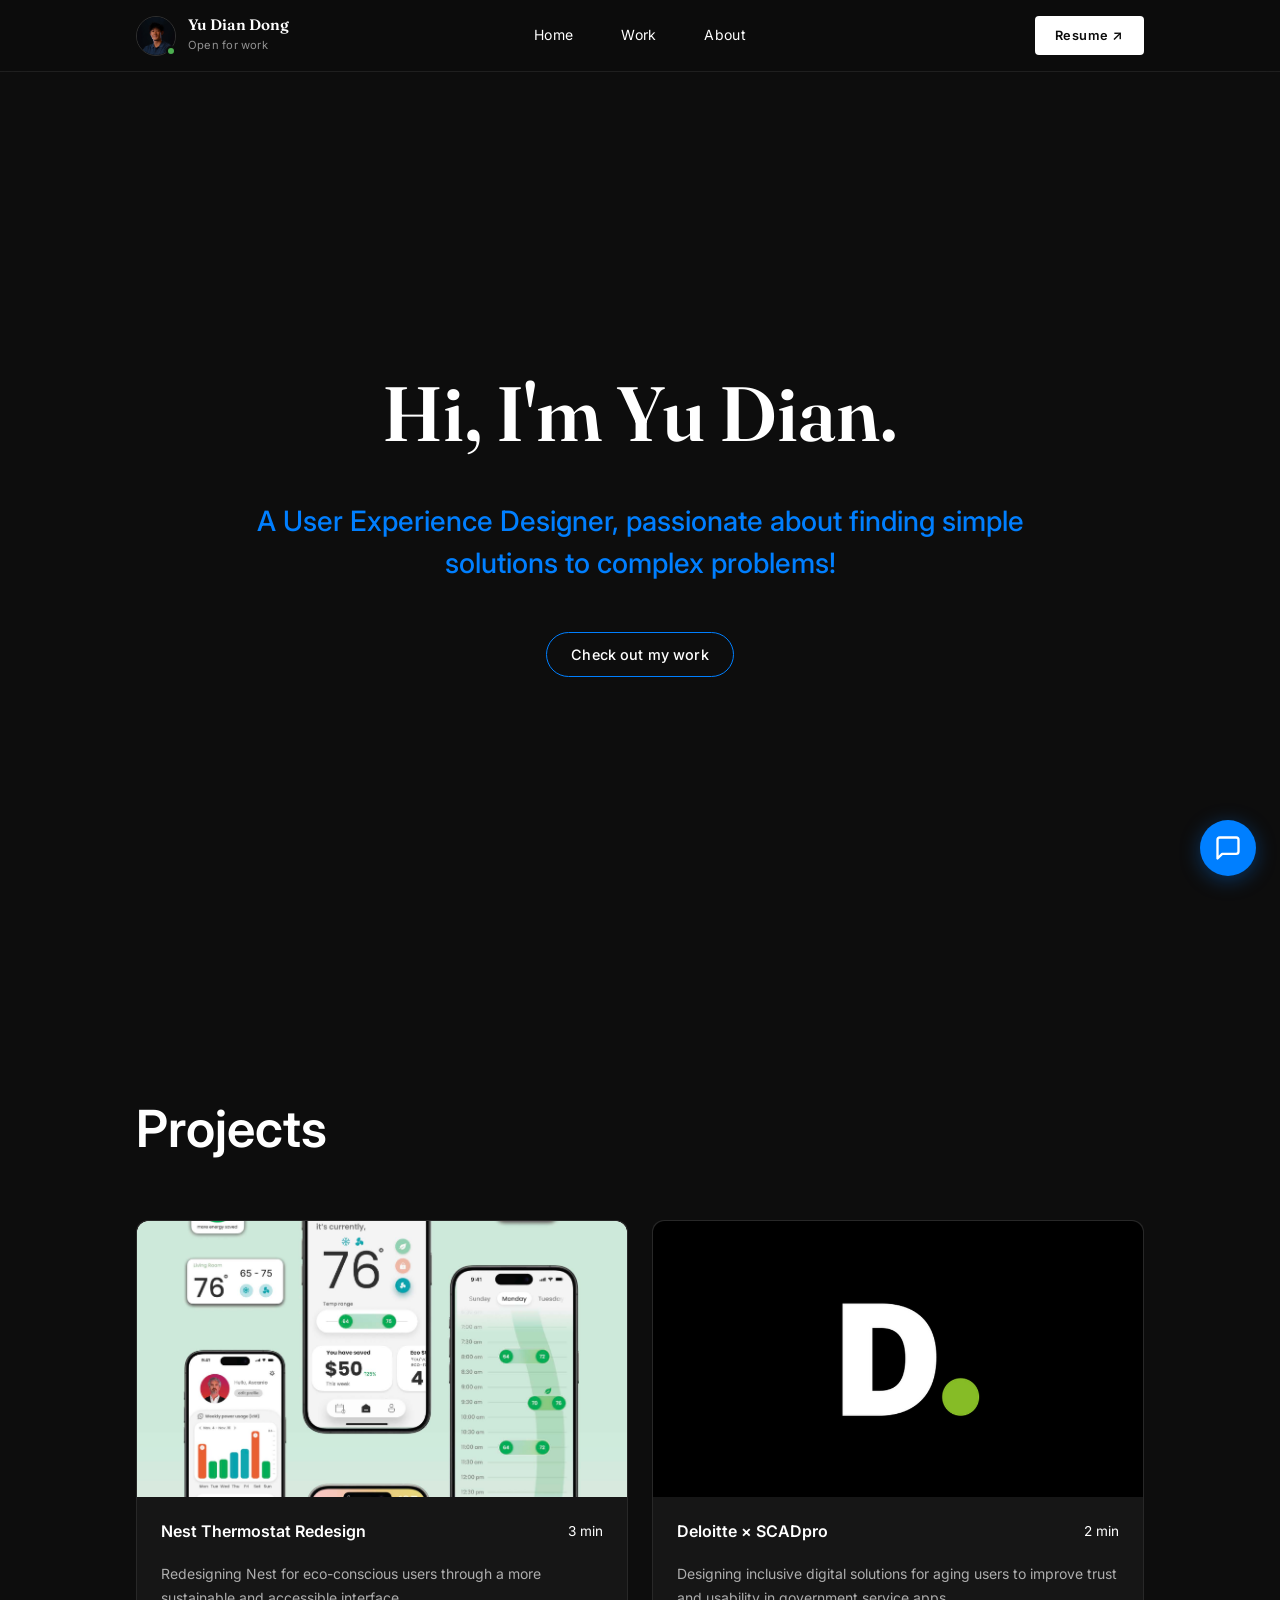
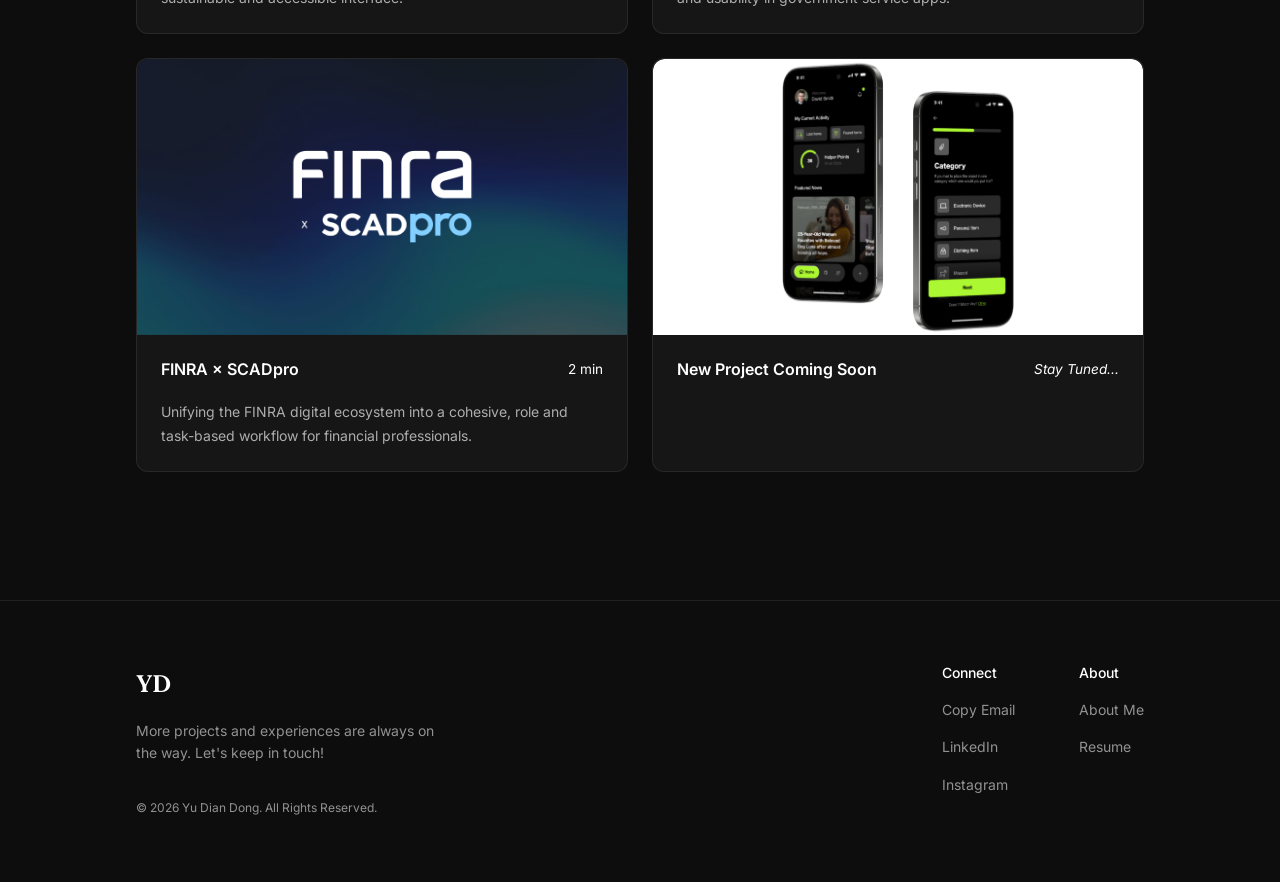
==== index.html @ 54c6c30a "your changes" ====
<!DOCTYPE html>
<html lang="en">
<head>
  <meta charset="UTF-8">
  <meta name="viewport" content="width=device-width, initial-scale=1.0">
  <title>Yu Dian Dong</title>
  <meta name="description" content="UX Designer who makes complex things feel simple.">
  <link rel="stylesheet" href="css/style.css">
</head>
<body>
  <header class="site-header">
    <nav class="site-nav" aria-label="Primary navigation">
      <div class="site-nav__inner">
        <a href="index.html" class="site-nav__brand">
          <span class="site-nav__avatar-wrap">
            <img
              src="images/hero-portrait.jpg"
              alt=""
              class="site-nav__avatar"
              width="40"
              height="40"
            >
            <span class="site-nav__pulse" aria-hidden="true"></span>
          </span>
          <span class="site-nav__brand-text">
            <span class="site-nav__brand-name">Yu Dian Dong</span>
            <span class="site-nav__brand-status">Open for work</span>
          </span>
        </a>

        <div class="site-nav__links">
          <a href="index.html" class="site-nav__link">Home</a>
          <a href="#work" class="site-nav__link">Work</a>
          <a href="about.html" class="site-nav__link">About</a>
        </div>

        <div class="site-nav__actions">
          <a
            href="https://drive.google.com/file/d/1kiobH4x5Cl2rX7z3iEvS0YN4FEhfI2Ea/view?usp=sharing"
            class="site-nav__resume"
            target="_blank"
            rel="noopener noreferrer"
          >Resume<span class="site-nav__resume-arrow"> ↗</span></a>
        </div>

        <button class="site-nav__toggle" type="button" aria-label="Toggle navigation" aria-expanded="false">
          <span class="site-nav__toggle-line"></span>
          <span class="site-nav__toggle-line"></span>
          <span class="site-nav__toggle-line"></span>
        </button>
      </div>
    </nav>

    <div class="site-nav__overlay" aria-hidden="true">
      <nav class="site-nav__overlay-menu" aria-label="Mobile navigation">
        <a href="index.html" class="site-nav__overlay-link" data-nav-link>Home</a>
        <a href="#work" class="site-nav__overlay-link" data-nav-link>Work</a>
        <a href="about.html" class="site-nav__overlay-link" data-nav-link>About</a>
        <a
          href="https://drive.google.com/file/d/1kiobH4x5Cl2rX7z3iEvS0YN4FEhfI2Ea/view?usp=sharing"
          class="site-nav__overlay-link"
          target="_blank"
          rel="noopener noreferrer"
          data-nav-link
        >Resume</a>
      </nav>
    </div>
  </header>

  <main>
    <section class="hero" aria-labelledby="hero-heading">
      <div class="hero__inner">
        <div class="hero__grid">
          <div class="hero__text">
            <h1 id="hero-heading" class="hero__title">Hi, I'm Yu Dian.</h1>
            <p class="hero__subtext">
              A User Experience Designer, passionate about finding simple solutions to complex problems!
            </p>
            <div class="hero__actions">
              <a href="#work" class="hero__btn hero__btn--primary">Check out my work</a>
            </div>
          </div>
        </div>
      </div>
    </section>

    <section id="work" class="work" aria-labelledby="work-heading">
      <div class="work__inner">
        <h2 id="work-heading" class="work__title">Projects</h2>

        <div class="work__grid">
          <a href="case-study-nest.html" class="case-card case-card--link">
            <div class="case-card__media case-card__media--nest">
              <img
                src="images/Nest-Thermostat_Thumbnail.jpg"
                alt="Nest Thermostat Redesign project thumbnail"
              >
            </div>
            <div class="case-card__body">
              <p class="case-card__title-line">
                <span class="case-card__title">Nest Thermostat Redesign</span><span class="case-card__sep"> · </span><span class="case-card__time">3 min</span>
              </p>
              <p class="case-card__desc">
                Redesigning Nest for eco-conscious users through a more sustainable and
                accessible interface.
              </p>
            </div>
          </a>

          <a href="case-study-deloitte.html" class="case-card case-card--link">
            <div class="case-card__media case-card__media--deloitte">
              <img
                src="images/Deloitte_Thumbnail.webp"
                alt="Deloitte x SCADpro project thumbnail"
              >
            </div>
            <div class="case-card__body">
              <p class="case-card__title-line">
                <span class="case-card__title">Deloitte × SCADpro</span><span class="case-card__sep"> · </span><span class="case-card__time">2 min</span>
              </p>
              <p class="case-card__desc">
                Designing inclusive digital solutions for aging users to improve trust and usability
                in government service apps.
              </p>
            </div>
          </a>

          <a href="case-study-finra.html" class="case-card case-card--link">
            <div class="case-card__media case-card__media--finra">
              <img
                src="images/Finra_thumbnail.jpg"
                alt="FINRA x SCADpro project thumbnail"
              >
            </div>
            <div class="case-card__body">
              <p class="case-card__title-line">
                <span class="case-card__title">FINRA × SCADpro</span><span class="case-card__sep"> · </span><span class="case-card__time">2 min</span>
              </p>
              <p class="case-card__desc">
                Unifying the FINRA digital ecosystem into a cohesive, role and task-based workflow for financial professionals.
              </p>
            </div>
          </a>

          <div class="case-card case-card--static" aria-label="New Project (Coming Soon)">
            <div class="case-card__media case-card__media--placeholder">
              <img
                src="images/casestudycomingoson.png"
                alt="Coming soon project thumbnail"
                class="case-card__coming-soon-img"
              >
            </div>
            <div class="case-card__body">
              <p class="case-card__title-line">
                <span class="case-card__title">New Project Coming Soon</span><span class="case-card__sep"> · </span><span class="case-card__time">Stay Tuned...</span>
              </p>
              <p class="case-card__desc">
              
              </p>
            </div>
          </div>
        </div>
      </div>
    </section>
  </main>

  <footer class="contact-footer">
    <div class="contact-footer__inner">
      <div class="contact-footer__left">
        <a href="index.html" class="contact-footer__monogram">YD</a>
        <p class="contact-footer__tagline">
          More projects and experiences are always on the way. Let's keep in touch!
        </p>
        <p class="contact-footer__copyright">© 2026 Yu Dian Dong. All Rights Reserved.</p>
      </div>

      <div class="contact-footer__right">
        <div class="contact-footer__col">
          <h3>Connect</h3>
          <ul class="contact-footer__links">
            <li>
              <button type="button" id="copy-email" class="contact-footer__copy-btn">Copy Email</button>
            </li>
            <li>
              <a href="https://www.linkedin.com/in/yu-dian-dong/" target="_blank" rel="noopener noreferrer">LinkedIn</a>
            </li>
            <li>
              <a href="https://www.instagram.com/yudian.dong/" target="_blank" rel="noopener noreferrer">Instagram</a>
            </li>
          </ul>
        </div>
        <div class="contact-footer__col">
          <h3>About</h3>
          <ul class="contact-footer__links">
            <li><a href="about.html">About Me</a></li>
            <li>
              <a href="https://drive.google.com/file/d/1kiobH4x5Cl2rX7z3iEvS0YN4FEhfI2Ea/view?usp=sharing" target="_blank" rel="noopener noreferrer">Resume</a>
            </li>
          </ul>
        </div>
      </div>
    </div>
  </footer>

  <!-- Chat widget (homepage only) -->
  <div class="chat-widget" id="chat-widget" aria-hidden="false">
    <div class="chat-overlay" id="chat-overlay" aria-hidden="true"></div>
    <button type="button" class="chat-trigger" id="chat-trigger" aria-label="Open message popup" aria-expanded="false">
      <svg class="chat-trigger__icon" width="28" height="28" viewBox="0 0 24 24" fill="none" stroke="currentColor" stroke-width="2" stroke-linecap="round" stroke-linejoin="round" aria-hidden="true">
        <path d="M21 15a2 2 0 0 1-2 2H7l-4 4V5a2 2 0 0 1 2-2h14a2 2 0 0 1 2 2z"/>
      </svg>
    </button>
    <div class="chat-popup" id="chat-popup" role="dialog" aria-label="Message Yu Dian" aria-hidden="true">
      <div class="chat-popup__header">
        <span class="chat-popup__emoji" aria-hidden="true">👋</span>
        <div class="chat-popup__header-text">
          <span class="chat-popup__name">Yu Dian</span>
          <span class="chat-popup__title">User Experience Designer</span>
        </div>
        <button type="button" class="chat-popup__close" id="chat-close" aria-label="Close popup">&times;</button>
      </div>
      <div class="chat-popup__body">
        <p class="chat-popup__greeting">Hey there! 👋</p>
        <p class="chat-popup__line">Want to chat about design, products, or anything digital?</p>
        <p class="chat-popup__line">Click below to message me on LinkedIn!</p>
        <a href="https://www.linkedin.com/in/yu-dian-dong/" target="_blank" rel="noopener noreferrer" class="chat-popup__linkedin">
          <svg class="chat-popup__linkedin-icon" width="20" height="20" viewBox="0 0 24 24" fill="currentColor" aria-hidden="true">
            <path d="M20.447 20.452h-3.554v-5.569c0-1.328-.027-3.037-1.852-3.037-1.853 0-2.136 1.445-2.136 2.939v5.667H9.351V9h3.414v1.561h.046c.477-.9 1.637-1.85 3.37-1.85 3.601 0 4.267 2.37 4.267 5.455v6.286zM5.337 7.433c-1.144 0-2.063-.926-2.063-2.065 0-1.138.92-2.063 2.063-2.063 1.14 0 2.064.925 2.064 2.063 0 1.139-.925 2.065-2.064 2.065zm1.782 13.019H3.555V9h3.564v11.452zM22.225 0H1.771C.792 0 0 .774 0 1.729v20.542C0 23.227.792 24 1.771 24h20.451C23.2 24 24 23.227 24 22.271V1.729C24 .774 23.2 0 22.222 0h.003z"/>
          </svg>
          <span>Message on LinkedIn</span>
        </a>
      </div>
    </div>
  </div>

  <script src="js/main.js"></script>
</body>
</html>
---- css/style.css ----
/* Google Fonts import */
@import url('https://fonts.googleapis.com/css2?family=Fraunces:ital,opsz,wght@0,9..144,300;0,9..144,400;0,9..144,600;0,9..144,700;1,9..144,300;1,9..144,400&family=Inter:wght@300;400;500;600&display=swap');

:root {
  /* Color variables — full dark theme */
  --color-bg: #0D0D0D;
  --color-surface: #161616;
  --color-surface-2: #1E1E1E;
  --color-text: #FFFFFF;
  --color-text-muted: rgba(255, 255, 255, 0.55);
  --color-text-faint: rgba(255, 255, 255, 0.25);
  --color-border: rgba(255, 255, 255, 0.08);
  --color-border-mid: rgba(255, 255, 255, 0.15);

  /* Typography scale — fluid using clamp() */
  --font-display: clamp(3rem, 8vw, 7rem);
  --font-h1: clamp(2rem, 4vw, 3.5rem);
  --font-h2: clamp(1.4rem, 2.5vw, 2rem);
  --font-h3: clamp(1.1rem, 1.8vw, 1.4rem);
  --font-body: 1rem;
  --font-small: 0.875rem;
  --font-tiny: 0.75rem;
  --leading-tight: 1.1;
  --leading-normal: 1.6;
  --leading-loose: 1.8;

  /* Spacing — 8px grid */
  --space-8: 0.5rem;
  --space-12: 0.75rem;
  --space-16: 1rem;
  --space-20: 1.25rem;
  --space-24: 1.5rem;
  --space-32: 2rem;
  --space-40: 2.5rem;
  --space-48: 3rem;
  --space-64: 4rem;
  --space-96: 6rem;
  --space-128: 8rem;

  /* Transitions */
  --transition-fast: 0.15s ease;
  --transition-base: 0.25s ease;
  --transition-slow: 0.4s ease;

  /* Breakpoints for reference */
  /* mobile: 480px | tablet: 768px | desktop: 1024px */
}

/* CSS reset */
*,
*::before,
*::after {
  box-sizing: border-box;
  margin: 0;
  padding: 0;
}

html {
  scroll-behavior: smooth;
}

body {
  font-family: 'Inter', system-ui, -apple-system, BlinkMacSystemFont, 'Segoe UI', sans-serif;
  font-size: var(--font-body);
  line-height: var(--leading-normal);
  color: var(--color-text);
  background-color: var(--color-bg);
  -webkit-font-smoothing: antialiased;
  -moz-osx-font-smoothing: grayscale;
}

/* Page scroll progress (used on about page) */
.page-progress {
  position: fixed;
  left: 0;
  right: 0;
  top: 56px;
  z-index: 40;
  pointer-events: none;
}

.page-progress__inner {
  max-width: none;
  margin: 0;
  padding-left: 0;
  padding-right: 0;
}

.page-progress__track {
  height: 2px;
  background: rgba(255, 255, 255, 0.12);
  border-radius: 999px;
  overflow: hidden;
}

.page-progress__bar {
  height: 100%;
  width: 100%;
  background: rgba(255, 255, 255, 0.9);
  transform-origin: left center;
  transform: scaleX(0);
  transition: transform 0.15s linear;
}

@media (min-width: 768px) {
  .page-progress {
    top: 64px;
  }
}

@media (min-width: 1024px) {
  .page-progress {
    top: 72px;
  }
}

img {
  display: block;
  max-width: 100%;
  height: auto;
}

h1,
h2,
h3 {
  font-family: 'Fraunces', 'Times New Roman', serif;
  font-weight: 600;
  line-height: var(--leading-tight);
  color: var(--color-text);
}

h1 {
  font-size: var(--font-h1);
}

h2 {
  font-size: var(--font-h2);
}

h3 {
  font-size: var(--font-h3);
}

p {
  max-width: 65ch;
  line-height: var(--leading-loose);
  color: var(--color-text-muted);
}

a {
  color: inherit;
  text-decoration: none;
}

/* --------------------------------------------------------------
   ANIMATIONS
   -------------------------------------------------------------- */

@keyframes pulse {
  0% { box-shadow: 0 0 0 0 rgba(76, 175, 80, 0.6); }
  70% { box-shadow: 0 0 0 6px rgba(76, 175, 80, 0); }
  100% { box-shadow: 0 0 0 0 rgba(76, 175, 80, 0); }
}

/* --------------------------------------------------------------
   COMPONENT 1 — NAVIGATION
   -------------------------------------------------------------- */

.site-header {
  position: relative;
  z-index: 20;
}

.site-nav {
  position: fixed;
  top: 0;
  left: 0;
  right: 0;
  height: 60px;
  background: rgba(13, 13, 13, 0.75);
  backdrop-filter: blur(16px);
  -webkit-backdrop-filter: blur(16px);
  border-bottom: 1px solid var(--color-border);
  display: flex;
  align-items: center;
  justify-content: center;
}

@media (min-width: 768px) {
  .site-nav {
    height: 72px;
  }
}

.site-nav__inner {
  max-width: 1200px;
  width: 100%;
  height: 100%;
  margin: 0 auto;
  padding-left: var(--space-24);
  padding-right: var(--space-24);
  display: flex;
  align-items: center;
  justify-content: space-between;
}

@media (min-width: 768px) {
  .site-nav__inner {
    display: grid;
    grid-template-columns: 1fr auto 1fr;
    align-items: center;
  }
}

@media (min-width: 1024px) {
  .site-nav__inner {
    padding-left: var(--space-96);
    padding-right: var(--space-96);
  }
}

/* Left zone — identity */
.site-nav__brand {
  display: flex;
  align-items: center;
  gap: var(--space-12);
  color: inherit;
}

.site-nav__avatar-wrap {
  position: relative;
  display: inline-flex;
  flex-shrink: 0;
}

.site-nav__avatar {
  width: 40px;
  height: 40px;
  border-radius: 50%;
  object-fit: cover;
  object-position: center top;
  border: 1.5px solid var(--color-border-mid);
  display: block;
}

.site-nav__pulse {
  position: absolute;
  bottom: 0;
  right: 0;
  width: 10px;
  height: 10px;
  background: #4CAF50;
  border-radius: 50%;
  border: 2px solid #0D0D0D;
  animation: pulse 2s infinite ease-out;
}

.site-nav__brand-text {
  display: flex;
  flex-direction: column;
  gap: 2px;
}

.site-nav__brand-name {
  font-family: 'Fraunces', 'Times New Roman', serif;
  font-size: 0.95rem;
  font-weight: 600;
  color: var(--color-text);
  line-height: 1.2;
}

.site-nav__brand-status {
  display: flex;
  align-items: center;
  gap: 6px;
  font-family: 'Inter', system-ui, sans-serif;
  font-size: 0.7rem;
  color: var(--color-text-muted);
  letter-spacing: 0.02em;
}

/* Center zone — nav links */
.site-nav__links {
  display: none;
  align-items: center;
  justify-content: center;
  gap: var(--space-48);
}

@media (min-width: 768px) {
  .site-nav__links {
    display: flex;
  }
}

.site-nav__link {
  font-family: 'Inter', system-ui, sans-serif;
  font-size: 0.875rem;
  font-weight: 400;
  letter-spacing: 0.02em;
  color: var(--color-text);
  transition: color var(--transition-base);
}

.site-nav__link:hover,
.site-nav__link:focus-visible {
  color: rgba(255, 255, 255, 0.5);
}

/* Right zone — resume */
.site-nav__actions {
  display: none;
  justify-content: flex-end;
}

@media (min-width: 768px) {
  .site-nav__actions {
    display: flex;
  }
}

.site-nav__resume {
  font-family: 'Inter', system-ui, sans-serif;
  font-size: 0.8rem;
  font-weight: 600;
  letter-spacing: 0.04em;
  border: none;
  color: #0D0D0D;
  background: white;
  padding: 9px 20px;
  border-radius: 4px;
  cursor: pointer;
  transition: background-color var(--transition-base);
}

.site-nav__resume:hover,
.site-nav__resume:focus-visible {
  background: rgba(255, 255, 255, 0.88);
}

.site-nav__resume-arrow {
  font-size: 0.85rem;
}

/* Mobile toggle */
.site-nav__toggle {
  display: inline-flex;
  flex-direction: column;
  justify-content: center;
  align-items: center;
  gap: 5px;
  width: 40px;
  height: 40px;
  padding: 0;
  border: none;
  background: none;
  cursor: pointer;
  color: var(--color-text);
}

@media (min-width: 768px) {
  .site-nav__toggle {
    display: none;
  }
}

.site-nav__toggle-line {
  width: 24px;
  height: 2px;
  border-radius: 999px;
  background-color: currentColor;
}

.site-nav__toggle--open .site-nav__toggle-line:nth-child(1) {
  transform: translateY(7px) rotate(45deg);
}

.site-nav__toggle--open .site-nav__toggle-line:nth-child(2) {
  opacity: 0;
}

.site-nav__toggle--open .site-nav__toggle-line:nth-child(3) {
  transform: translateY(-7px) rotate(-45deg);
}

/* Mobile overlay */
.site-nav__overlay {
  position: fixed;
  inset: 0;
  background-color: #0D0D0D;
  color: var(--color-text);
  opacity: 0;
  visibility: hidden;
  transition: opacity var(--transition-base), visibility var(--transition-base);
  z-index: 15;
  display: flex;
  align-items: center;
  justify-content: center;
}

.site-nav__overlay--open {
  opacity: 1;
  visibility: visible;
}

.site-nav__overlay-menu {
  display: flex;
  flex-direction: column;
  align-items: center;
  gap: var(--space-32);
}

.site-nav__overlay-link {
  font-family: 'Fraunces', 'Times New Roman', serif;
  font-size: 2rem;
  font-weight: 400;
  color: var(--color-text);
  transition: color var(--transition-base);
}

.site-nav__overlay-link:hover,
.site-nav__overlay-link:focus-visible {
  color: var(--color-text-muted);
}

body.nav-open {
  overflow: hidden;
}

/* --------------------------------------------------------------
   COMPONENT 2 — HERO
   -------------------------------------------------------------- */

.hero {
  min-height: 100vh;
  background-color: var(--color-bg);
  padding: var(--space-64) 0;
  margin-top: 60px;
  display: flex;
  align-items: center;
}

@media (min-width: 768px) {
  .hero {
    margin-top: 72px;
  }
}

.hero__inner {
  width: 100%;
  max-width: 1200px;
  margin: 0 auto;
  padding-left: var(--space-24);
  padding-right: var(--space-24);
  overflow: hidden;
}

@media (min-width: 1024px) {
  .hero__inner {
    padding-left: var(--space-96);
    padding-right: var(--space-96);
  }
}

.hero__grid {
  display: grid;
  grid-template-columns: 1fr;
  gap: var(--space-48);
  align-items: center;
}

@media (min-width: 1024px) {
  .hero__grid {
    grid-template-columns: 1fr;
    gap: var(--space-32);
  }
}

.hero__text {
  display: flex;
  flex-direction: column;
  align-items: center;
  justify-content: center;
  text-align: center;
}

.hero__title {
  font-family: 'Fraunces', 'Times New Roman', serif;
  font-size: clamp(2.8rem, 6vw, 5.5rem);
  font-weight: 600;
  color: var(--color-text);
  line-height: 1.22;
  margin-bottom: var(--space-40);
  opacity: 0;
  transform: translateY(24px);
  transition: opacity 0.6s ease, transform 0.6s ease;
}

.hero__title.hero__title--visible {
  opacity: 1;
  transform: translateY(0);
}

.hero__subtext {
  font-family: 'Inter', system-ui, sans-serif;
  font-size: clamp(1.35rem, 2.8vw, 1.75rem);
  font-weight: 500;
  color: #007FFF;
  line-height: 1.5;
  max-width: 44ch;
  margin-bottom: var(--space-48);
  text-align: center;
  opacity: 0;
  transform: translateY(24px);
  transition: opacity 0.6s ease, transform 0.6s ease;
}

.hero__subtext.hero__subtext--visible {
  opacity: 1;
  transform: translateY(0);
}

.hero__actions {
  display: flex;
  gap: var(--space-16);
  justify-content: center;
  opacity: 0;
  transform: translateY(24px);
  transition: opacity 0.6s ease, transform 0.6s ease;
}

.hero__actions.hero__actions--visible {
  opacity: 1;
  transform: translateY(0);
}

.hero__btn {
  font-family: 'Inter', system-ui, sans-serif;
  font-size: 0.9rem;
  font-weight: 500;
  padding: 10px 24px;
  border-radius: 100px;
  text-decoration: none;
  transition: all 0.3s ease;
  position: relative;
  overflow: hidden;
}

.hero__btn--primary {
  border: 1.5px solid #007FFF;
  background: transparent;
  color: white;
  letter-spacing: 0.01em;
}

.hero__btn--primary::before {
  content: '';
  position: absolute;
  inset: 0;
  background: rgba(0, 127, 255, 0.18);
  transform: scaleX(0);
  transform-origin: left;
  transition: transform 0.35s ease;
  z-index: 0;
}

.hero__btn--primary:hover {
  border-color: #0099FF;
  color: white;
  letter-spacing: 0.02em;
}

.hero__btn--primary:hover::before {
  transform: scaleX(1);
}

.hero__btn--primary.hero__btn--pulse {
  transform: scale(0.96);
  transition: transform 0.1s ease;
}

.hero__media {
  width: 100%;
  max-width: 100%;
  overflow: hidden;
  opacity: 0;
  transform: translateY(24px);
  transition: opacity 0.8s ease, transform 0.8s ease;
}

.hero__media.hero__media--visible {
  opacity: 1;
  transform: translateY(0);
}

.hero__image {
  width: 100%;
  max-width: 100%;
  height: 380px;
  object-fit: cover;
  object-position: center 15%;
  border-radius: 16px;
  box-shadow: 0 32px 80px rgba(0, 0, 0, 0.5);
  display: block;
}

@media (min-width: 1024px) {
  .hero__image {
    height: 500px;
  }
}

/* --------------------------------------------------------------
   COMPONENT 3 — WORK SECTION
   -------------------------------------------------------------- */

.work {
  background-color: var(--color-bg);
  padding: var(--space-64) 0;
}

@media (min-width: 1024px) {
  .work {
    padding: var(--space-128) 0;
  }
}

.work__inner {
  max-width: 1200px;
  margin: 0 auto;
  padding-left: var(--space-24);
  padding-right: var(--space-24);
}

@media (min-width: 1024px) {
  .work__inner {
    padding-left: var(--space-96);
    padding-right: var(--space-96);
  }
}

.work__title {
  font-family: 'Inter', system-ui, sans-serif;
  font-size: var(--font-h1);
  font-weight: 600;
  color: var(--color-text);
  margin-bottom: var(--space-64);
}

.work__grid {
  display: grid;
  grid-template-columns: 1fr;
  gap: var(--space-24);
  align-items: stretch;
}

@media (min-width: 768px) {
  .work__grid {
    grid-template-columns: repeat(2, 1fr);
  }
}

.case-card {
  display: flex;
  flex-direction: column;
  background: var(--color-surface);
  border-radius: 12px;
  border: 1px solid var(--color-border);
  overflow: hidden;
  color: inherit;
  text-decoration: none;
  transition: border-color var(--transition-slow), box-shadow var(--transition-slow);
}

.case-card--link:hover,
.case-card--link:focus-visible {
  border-color: rgba(255, 255, 255, 0.2);
  box-shadow: 0 20px 60px rgba(0, 0, 0, 0.5);
}

/* Custom cursor for interactive case studies */
.case-card--link {
  cursor: url("data:image/svg+xml,%3Csvg xmlns='http://www.w3.org/2000/svg' width='52' height='52' viewBox='0 0 52 52'%3E%3Cdefs%3E%3CradialGradient id='g' cx='50%25' cy='50%25' r='50%25'%3E%3Cstop offset='0%25' stop-color='%23FFFFFF' stop-opacity='0.96'/%3E%3Cstop offset='100%25' stop-color='%23E5E7EB' stop-opacity='0.9'/%3E%3C/radialGradient%3E%3C/defs%3E%3Ccircle cx='26' cy='26' r='22' fill='url(%23g)' stroke='%23000000' stroke-width='1.8'/%3E%3Cpath d='M21 31 L32 20 M24 20 H32 V28' fill='none' stroke='%23000000' stroke-width='1.8' stroke-linecap='round' stroke-linejoin='round'/%3E%3C/svg%3E") 26 26, pointer;
}

.case-card--static {
  cursor: default;
}

.case-card--static .case-card__media {
  cursor: url("data:image/svg+xml,%3Csvg xmlns='http://www.w3.org/2000/svg' width='120' height='36' viewBox='0 0 120 36'%3E%3Cdefs%3E%3ClinearGradient id='lg' x1='0%25' y1='0%25' x2='0%25' y2='100%25'%3E%3Cstop offset='0%25' stop-color='%23FFFFFF'/%3E%3Cstop offset='100%25' stop-color='%23E5E7EB'/%3E%3C/linearGradient%3E%3C/defs%3E%3Crect x='2' y='2' width='116' height='32' rx='16' ry='16' fill='url(%23lg)' stroke='%23000000' stroke-width='1.8'/%3E%3Ctext x='60' y='23' text-anchor='middle' font-family='system-ui, sans-serif' font-size='13' font-style='italic' fill='%23000000'%3EComing Soon%3C/text%3E%3C/svg%3E") 60 18, default;
}

.case-card__media {
  position: relative;
  aspect-ratio: 16 / 9;
  overflow: hidden;
  background: #0D0D0D;
  border-radius: 12px 12px 0 0;
}

.case-card__media img {
  width: 100%;
  height: 100%;
  display: block;
  object-fit: cover;
  object-position: center;
  transform: scale(1);
  transition: transform var(--transition-slow);
}

.case-card--link:hover .case-card__media img,
.case-card--link:focus-visible .case-card__media img {
  transform: scale(1.04);
}

.case-card__media--deloitte {
  background: #000000;
}

.case-card__media--deloitte img {
  object-fit: contain;
  padding: var(--space-16);
}

.case-card__media--nest {
  background: #F5F5F5;
}

.case-card__media--nest img {
  object-fit: cover;
  object-position: center;
  padding: 0;
}

.case-card__media--finra {
  background: #0D0D0D;
}

.case-card__media--finra img {
  object-fit: cover;
  object-position: center;
  padding: 0;
}

.case-card__media--placeholder {
  display: flex;
  align-items: center;
  justify-content: center;
  background: #0B0F18;
  overflow: hidden;
}

.case-card__coming-soon-img {
  width: 100%;
  height: 100%;
  object-fit: cover;
  object-position: center 18%;
  padding: 0;
  display: block;
  transform: scale(1.8);
  transform-origin: center;
  filter: drop-shadow(0 16px 40px rgba(0, 0, 0, 0.55));
}

.case-card__status {
  position: absolute;
  top: var(--space-12);
  right: var(--space-12);
  padding: 4px 12px;
  border-radius: 20px;
  background: rgba(255, 255, 255, 0.08);
  color: var(--color-text-muted);
  font-family: 'Inter', system-ui, sans-serif;
  font-size: var(--font-tiny);
}

.case-card__body {
  padding: var(--space-20) var(--space-24) var(--space-24);
  display: flex;
  flex-direction: column;
  gap: var(--space-8);
  flex: 1;
}

.case-card__title-line {
  display: flex;
  justify-content: space-between;
  align-items: center;
  width: 100%;
}

.case-card__title-line .case-card__title {
  font-family: 'Inter', system-ui, sans-serif;
  font-size: 1rem;
  font-weight: 600;
  color: var(--color-text);
}

.case-card__title-line .case-card__sep {
  display: none;
}

.case-card__title-line .case-card__time {
  font-family: 'Inter', system-ui, sans-serif;
  font-size: 0.85rem;
  font-weight: 400;
  color: var(--color-text);
  font-style: normal;
}

.case-card--static .case-card__time {
  font-style: italic;
}

.case-card__desc {
  font-family: 'Inter', system-ui, sans-serif;
  font-size: var(--font-small);
  color: rgba(255, 255, 255, 0.65);
  line-height: 1.7;
  margin-top: var(--space-8);
  max-width: none;
}

/* --------------------------------------------------------------
   COMPONENT 4 — FOOTER
   -------------------------------------------------------------- */

.contact-footer {
  background: #0D0D0D;
  border-top: 1px solid var(--color-border);
  padding: var(--space-48) 0;
}

@media (min-width: 1024px) {
  .contact-footer {
    padding: var(--space-64) 0;
  }
}

.contact-footer__inner {
  max-width: 1200px;
  margin: 0 auto;
  padding-left: var(--space-24);
  padding-right: var(--space-24);
  display: flex;
  flex-direction: column;
  gap: var(--space-48);
}

@media (min-width: 1024px) {
  .contact-footer__inner {
    padding-left: var(--space-96);
    padding-right: var(--space-96);
  }
}

@media (min-width: 768px) {
  .contact-footer__inner {
    flex-direction: row;
    justify-content: space-between;
    align-items: flex-start;
  }
}

.contact-footer__left {
  display: flex;
  flex-direction: column;
  gap: var(--space-16);
}

.contact-footer__monogram {
  font-family: 'Fraunces', 'Times New Roman', serif;
  font-size: 1.5rem;
  font-weight: 600;
  color: var(--color-text);
  text-decoration: none;
  display: inline-block;
}

.contact-footer__monogram:hover,
.contact-footer__monogram:focus-visible {
  color: var(--color-text);
  text-decoration: none;
}

.contact-footer__tagline {
  font-family: 'Inter', system-ui, sans-serif;
  font-size: var(--font-small);
  color: var(--color-text-muted);
  line-height: 1.6;
  max-width: 320px;
}

.contact-footer__copyright {
  margin-top: var(--space-16);
  font-family: 'Inter', system-ui, sans-serif;
  font-size: var(--font-tiny);
  color: rgba(255, 255, 255, 0.55);
}

.contact-footer__right {
  display: flex;
  flex-direction: column;
  gap: var(--space-32);
}

@media (min-width: 768px) {
  .contact-footer__right {
    flex-direction: row;
    gap: var(--space-64);
    align-items: flex-start;
  }
}

.contact-footer__col h3 {
  font-family: 'Inter', system-ui, sans-serif;
  font-size: var(--font-small);
  font-weight: 500;
  color: var(--color-text);
  margin-bottom: var(--space-16);
}

.contact-footer__links {
  list-style: none;
  display: flex;
  flex-direction: column;
  gap: var(--space-12);
}

.contact-footer__links a,
.contact-footer__links button {
  font-family: 'Inter', system-ui, sans-serif;
  font-size: var(--font-small);
  color: var(--color-text-muted);
  background: none;
  border: none;
  padding: 0;
  cursor: pointer;
  text-align: left;
  transition: color var(--transition-base);
}

.contact-footer__links a:hover,
.contact-footer__links a:focus-visible,
.contact-footer__links button:hover,
.contact-footer__links button:focus-visible {
  color: var(--color-text);
}

@media (max-width: 767px) {
  .contact-footer__inner {
    gap: var(--space-40);
  }

  .contact-footer__right {
    gap: var(--space-32);
  }
}

/* ━━━ CASE STUDY STYLES ━━━ */

/* Scroll reveal (fade-up) */
.reveal {
  opacity: 0;
  transform: translateY(28px) translateZ(0);
  transition: opacity 0.6s ease-out, transform 0.6s ease-out;
  backface-visibility: hidden;
}

.reveal.visible {
  opacity: 1;
  transform: translateY(0) translateZ(0);
}

.reveal.reveal--delay-1 { transition-delay: 0.1s; }
.reveal.reveal--delay-2 { transition-delay: 0.2s; }

body.case-study-page {
  background: #0D0D0D;
}

.case-study {
  max-width: 1200px;
  margin: 0 auto;
  padding-left: var(--space-24);
  padding-right: var(--space-24);
}

@media (min-width: 768px) {
  .case-study {
    padding-left: var(--space-48);
    padding-right: var(--space-48);
  }
}

@media (min-width: 1024px) {
  .case-study {
    padding-left: var(--space-96);
    padding-right: var(--space-96);
  }
}

/* Hero image (first after nav) */
.case-study__hero-img {
  width: 100%;
  margin-top: calc(72px + var(--space-24));
  margin-bottom: var(--space-64);
  border-radius: 16px;
  overflow: hidden;
}

.case-study__hero-img img {
  width: 100%;
  height: auto;
  max-height: 600px;
  object-fit: cover;
  display: block;
  border-radius: 16px;
}

/* Section 1: Overview */
.case-study__section#overview {
  padding-top: 0;
  padding-bottom: var(--space-96);
}

.case-study__eyebrow {
  font-family: 'Inter', system-ui, sans-serif;
  font-size: var(--font-tiny);
  font-weight: 400;
  letter-spacing: 0.12em;
  text-transform: uppercase;
  color: #00AA55;
  margin-bottom: var(--space-16);
}

.case-study__hero-title {
  font-family: 'Fraunces', 'Times New Roman', serif;
  font-weight: 600;
  font-size: clamp(2.2rem, 5vw, 3.5rem);
  color: var(--color-text);
  line-height: 1.05;
  margin-bottom: var(--space-48);
}

.case-study__meta-grid {
  display: grid;
  grid-template-columns: repeat(2, 1fr);
  gap: var(--space-32);
}

@media (min-width: 768px) {
  .case-study__meta-grid {
    grid-template-columns: repeat(4, 1fr);
  }
}

.case-study__meta-cell {
  display: flex;
  flex-direction: column;
}

.case-study__meta-label {
  font-family: 'Inter', system-ui, sans-serif;
  font-size: 0.8rem;
  font-weight: 600;
  letter-spacing: 0.1em;
  text-transform: uppercase;
  color: var(--color-text);
  margin-bottom: var(--space-12);
}

.case-study__meta-value {
  font-family: 'Inter', system-ui, sans-serif;
  font-size: 1rem;
  font-weight: 600;
  color: var(--color-text);
  line-height: 1.6;
}

.case-study__rule {
  border: none;
  border-top: 1px solid var(--color-border);
  margin: var(--space-48) 0;
}

.case-study__heading {
  font-family: 'Fraunces', 'Times New Roman', serif;
  font-weight: 600;
  font-size: var(--font-h2);
  color: var(--color-text);
  margin-bottom: var(--space-32);
}

.case-study__two-col {
  display: grid;
  grid-template-columns: 1fr;
  gap: var(--space-48);
}

@media (min-width: 768px) {
  .case-study__two-col {
    grid-template-columns: 1fr 1fr;
  }
}

.case-study__problem-heading {
  font-family: 'Fraunces', 'Times New Roman', serif;
  font-weight: 600;
  font-size: var(--font-h2);
  color: #00AA55;
  margin-bottom: var(--space-16);
}

.case-study__body-overview {
  font-family: 'Inter', system-ui, sans-serif;
  font-size: 1rem;
  font-weight: 400;
  color: var(--color-text);
  line-height: 1.8;
  max-width: none;
}

.case-study__faint-label {
  font-family: 'Inter', system-ui, sans-serif;
  font-size: var(--font-tiny);
  font-weight: 400;
  letter-spacing: 0.1em;
  text-transform: uppercase;
  color: var(--color-text);
  margin-bottom: var(--space-12);
}

.case-study__body {
  font-family: 'Inter', system-ui, sans-serif;
  font-size: 1rem;
  font-weight: 400;
  color: var(--color-text);
  line-height: 1.8;
  max-width: none;
}

/* Case study sections */
.case-study__section {
  padding: var(--space-96) 0;
  border-top: 1px solid var(--color-border);
}

.case-study__section#overview {
  border-top: none;
}

.case-study__heading--accent {
  border-left: 3px solid #00AA55;
  padding-left: var(--space-16);
}

.case-study__subheading {
  font-family: 'Inter', system-ui, sans-serif;
  font-size: 1.1rem;
  font-weight: 400;
  color: var(--color-text);
  line-height: 1.6;
  margin-bottom: var(--space-48);
}

.case-study__img-wrap {
  overflow: hidden;
  margin-bottom: var(--space-48);
}

.case-study__img-wrap--light {
  background: #FFFFFF;
  border-radius: 12px;
  padding: var(--space-24);
}

.case-study__img-wrap--light.case-study__img-wrap--sm {
  border-radius: 12px;
  padding: var(--space-24);
}

.case-study__img-wrap--light img {
  width: 100%;
  height: auto;
  max-height: 480px;
  object-fit: contain;
  display: block;
}

.case-study__img-wrap--dark {
  background: var(--color-surface);
  border-radius: 12px;
  padding: var(--space-24);
  overflow: hidden;
}

.case-study__img-wrap--dark img {
  width: 100%;
  height: auto;
  max-height: 480px;
  object-fit: contain;
  display: block;
}

.case-study__img-wrap--square {
  border-radius: 12px;
  padding: var(--space-24);
  aspect-ratio: 1 / 1;
}

.case-study__img-wrap--square img {
  width: 100%;
  height: 100%;
  max-height: 360px;
  object-fit: contain;
}

.case-study__stats {
  display: grid;
  grid-template-columns: repeat(3, 1fr);
  border: 1px solid var(--color-border);
  border-radius: 16px;
  overflow: hidden;
}

.case-study__stat-cell {
  padding: var(--space-32);
  text-align: center;
  border-right: 1px solid var(--color-border);
}

.case-study__stat-cell:last-child {
  border-right: none;
}

.case-study__stat-num {
  font-family: 'Fraunces', 'Times New Roman', serif;
  font-weight: 600;
  font-size: 2.5rem;
  color: var(--color-text);
  display: block;
  margin-bottom: var(--space-8);
}

.case-study__stat-label {
  font-family: 'Inter', system-ui, sans-serif;
  font-size: var(--font-small);
  font-weight: 400;
  color: var(--color-text);
}

/* Subheading title (subsection) */
.case-study__subheading-title {
  font-family: 'Inter', system-ui, sans-serif;
  font-size: 1.1rem;
  font-weight: 600;
  color: var(--color-text);
  margin-bottom: var(--space-12);
}

.case-study__section .case-study__body {
  margin-bottom: var(--space-24);
}

.case-study__section .case-study__subheading-title {
  margin-bottom: var(--space-12);
}

.case-study__section .case-study__img-wrap,
.case-study__section .case-study__img-wrap--sm,
.case-study__section .case-study__stats {
  margin-bottom: var(--space-64);
}

.case-study__section .case-study__img-wrap--sm {
  margin-bottom: var(--space-64);
}

/* Visual Reference Search: 2-column layout */
.case-study__ref-grid {
  display: grid;
  grid-template-columns: 1fr;
  gap: var(--space-32);
  align-items: stretch;
  margin-bottom: var(--space-64);
}

@media (min-width: 768px) {
  .case-study__ref-grid {
    grid-template-columns: 55% 45%;
  }
}

.case-study__ref-img img {
  width: 100%;
  height: 100%;
  object-fit: cover;
  border-radius: 12px;
  display: block;
}

.case-study__ref-content {
  display: flex;
  flex-direction: column;
  justify-content: center;
  gap: var(--space-32);
  padding-left: 0;
}

@media (min-width: 768px) {
  .case-study__ref-content {
    padding-left: var(--space-32);
  }
}

.case-study__ref-content .case-study__subheading-title {
  margin-bottom: var(--space-8);
  color: white;
}

.case-study__ref-stats {
  display: flex;
  flex-wrap: wrap;
  gap: var(--space-24);
}

.case-study__ref-stat {
  display: flex;
  flex-direction: column;
}

.case-study__ref-stat-num {
  font-family: 'Fraunces', 'Times New Roman', serif;
  font-weight: 600;
  font-size: 2rem;
  color: #00AA55;
}

.case-study__ref-stat-label {
  font-family: 'Inter', system-ui, sans-serif;
  font-size: 0.85rem;
  font-weight: 400;
  color: white;
}

/* Style guide: large legible image */
.case-study__styleguide-wrap {
  width: 100%;
  background: #FFFFFF;
  border-radius: 12px;
  padding: var(--space-32);
  overflow: hidden;
  margin-bottom: var(--space-64);
}

.case-study__styleguide-wrap img {
  width: 100%;
  height: auto;
  object-fit: contain;
  display: block;
  min-height: 500px;
}

/* Low-fi / Mid-fi wireframes: 4/3 zoom */
.case-study__wireframe-wrap {
  width: 100%;
  overflow: hidden;
  border-radius: 12px;
  background: #FFFFFF;
  aspect-ratio: 4 / 3;
}

.case-study__wireframe-wrap img {
  width: 100%;
  height: 100%;
  object-fit: cover;
  display: block;
}

.case-study__two-img--lowfi .case-study__wireframe-wrap img {
  object-position: center top;
}

.case-study__two-img--midfi .case-study__wireframe-wrap img {
  object-position: center center;
}

/* Mid-fi left: circular device screens — contain so all circles visible */
.case-study__wireframe-wrap--contain img {
  object-fit: contain;
  object-position: center center;
}

/* Raw images (no wrapper background) */
.case-study__img-raw {
  margin-bottom: var(--space-64);
}

.case-study__img-raw img {
  width: 100%;
  height: auto;
  display: block;
  object-fit: contain;
}

.case-study__section#solution .case-study__img-raw:last-of-type {
  margin-bottom: 0;
}

/* Before & After (between Solution and Reflection) */
.case-study__before-after {
  border-top: 1px solid var(--color-border);
  padding-top: var(--space-96);
  margin-top: var(--space-96);
}

.case-study__before-after .case-study__body {
  margin-bottom: var(--space-48);
}

.case-study__before-after .case-study__img-raw:last-child {
  margin-bottom: 0;
}

.case-study__img-wrap + .case-study__subheading-title,
.case-study__img-wrap + .case-study__body {
  margin-top: 0;
}

.case-study__two-img {
  display: grid;
  grid-template-columns: 1fr;
  gap: var(--space-16);
  margin-bottom: var(--space-64);
}

@media (min-width: 768px) {
  .case-study__two-img {
    grid-template-columns: 1fr 1fr;
  }
}

.case-study__two-img .case-study__img-wrap {
  margin-bottom: 0;
}

.case-study__section#design .case-study__img-wrap:last-of-type {
  margin-bottom: 0;
}

.case-study__section#solution .case-study__img-wrap:last-of-type {
  margin-bottom: 0;
}

.case-study__callout {
  background: var(--color-surface);
  border-radius: 16px;
  border: 1px solid var(--color-border);
  border-left: 3px solid #00AA55;
  padding: var(--space-48);
}

.case-study__callout .case-study__faint-label {
  margin-bottom: var(--space-16);
  color: var(--color-text);
}

.case-study__quote {
  font-family: 'Fraunces', 'Times New Roman', serif;
  font-style: italic;
  font-weight: 300;
  font-size: var(--font-h2);
  color: var(--color-text);
  line-height: 1.5;
  margin: 0;
}

/* Reflection cards */
.case-study__cards {
  display: grid;
  grid-template-columns: 1fr;
  gap: var(--space-24);
  margin-bottom: var(--space-48);
}

@media (min-width: 768px) {
  .case-study__cards {
    grid-template-columns: repeat(3, 1fr);
  }
}

.case-study__card {
  background: var(--color-surface);
  border: 1px solid var(--color-border);
  border-radius: 16px;
  padding: var(--space-32);
}

.case-study__card-title {
  font-family: 'Inter', system-ui, sans-serif;
  font-size: 1rem;
  font-weight: 600;
  color: var(--color-text);
  margin-bottom: var(--space-12);
}

.case-study__card .case-study__body {
  margin-bottom: 0;
}

/* Next project nav */
.case-study__next {
  border-top: 1px solid var(--color-border);
  border-bottom: 1px solid var(--color-border);
  padding: var(--space-32) 0;
  display: flex;
  justify-content: space-between;
  align-items: center;
}

.case-study__next-link {
  font-family: 'Inter', system-ui, sans-serif;
  font-size: var(--font-small);
  font-weight: 400;
  color: white;
  text-decoration: none;
  transition: var(--transition-base);
}

.case-study__next-link:hover,
.case-study__next-link:focus-visible {
  color: #00AA55;
}

/* Thanks for reading */
.thanks-section {
  padding: var(--space-48) 0 var(--space-96);
  text-align: center;
  border-top: 1px solid var(--color-border);
}

.thanks-label {
  font-family: 'Inter', system-ui, sans-serif;
  font-size: var(--font-tiny);
  font-weight: 400;
  letter-spacing: 0.12em;
  text-transform: uppercase;
  color: #00AA55;
  margin-bottom: var(--space-16);
}

.thanks-heading {
  font-family: 'Fraunces', 'Times New Roman', serif;
  font-weight: 600;
  font-size: clamp(2rem, 5vw, 3.5rem);
  color: white;
  line-height: 1.1;
  margin-bottom: var(--space-16);
}

.thanks-body {
  font-family: 'Inter', system-ui, sans-serif;
  font-size: 1rem;
  font-weight: 400;
  color: white;
  line-height: 1.7;
  max-width: 400px;
  margin: 0 auto var(--space-32);
}

.thanks-link {
  display: inline-block;
  border: 1.5px solid rgba(255, 255, 255, 0.4);
  color: white;
  padding: 10px 28px;
  border-radius: 100px;
  font-family: 'Inter', system-ui, sans-serif;
  font-size: 0.9rem;
  font-weight: 500;
  text-decoration: none;
  transition: var(--transition-base);
}

.thanks-link:hover,
.thanks-link:focus-visible {
  border-color: white;
  background: rgba(255, 255, 255, 0.06);
}

/* ━━━ DELOITTE CASE STUDY STYLES ━━━ */

.case-study-deloitte .deloitte-hero {
  width: 100%;
  margin-top: 72px;
  margin-bottom: var(--space-48);
  border-radius: 16px;
  overflow: hidden;
}

.case-study-deloitte .deloitte-hero img {
  width: 100%;
  max-height: 580px;
  object-fit: cover;
  object-position: center center;
  display: block;
  border-radius: 16px;
}

/* Section 1: Overview */
.case-study-deloitte .deloitte-overview {
  padding-top: var(--space-32);
  padding-bottom: var(--space-96);
  text-align: center;
}

.case-study-deloitte .deloitte-eyebrow {
  font-family: 'Inter', system-ui, sans-serif;
  font-size: 1.125rem;
  font-weight: 400;
  letter-spacing: 0.12em;
  text-transform: uppercase;
  color: #00AA55;
  margin-bottom: var(--space-40);
  text-align: center;
  display: block;
  width: 100%;
}

.case-study-deloitte .deloitte-title {
  font-family: 'Fraunces', 'Times New Roman', serif;
  font-weight: 600;
  font-size: clamp(2.2rem, 5vw, 3.5rem);
  color: white;
  line-height: 1.05;
  margin-bottom: var(--space-48);
}

.case-study-deloitte .deloitte-meta-grid {
  display: grid;
  grid-template-columns: repeat(5, 1fr);
  gap: var(--space-24);
  width: 100%;
  padding: var(--space-32) 0;
  text-align: center;
}

@media (max-width: 767px) {
  .case-study-deloitte .deloitte-meta-grid {
    grid-template-columns: 1fr 1fr;
  }
}

.case-study-deloitte .deloitte-meta-cell {
  display: flex;
  flex-direction: column;
}

.case-study-deloitte .deloitte-meta-label {
  font-family: 'Inter', system-ui, sans-serif;
  font-size: var(--font-tiny);
  font-weight: 600;
  letter-spacing: 0.1em;
  text-transform: uppercase;
  color: white;
  margin-bottom: var(--space-8);
}

.case-study-deloitte .deloitte-meta-value {
  font-family: 'Inter', system-ui, sans-serif;
  font-size: 1rem;
  font-weight: 600;
  color: white;
  line-height: 1.6;
}

.case-study-deloitte .deloitte-rule {
  border: none;
  border-top: 1px solid var(--color-border);
  margin: var(--space-48) 0;
}

.case-study-deloitte .deloitte-heading {
  font-family: 'Fraunces', 'Times New Roman', serif;
  font-weight: 600;
  font-size: var(--font-h2);
  color: white;
  margin-bottom: var(--space-32);
}

.case-study-deloitte .deloitte-overview .deloitte-heading {
  margin-bottom: var(--space-32);
}

.case-study-deloitte .deloitte-overview-title {
  font-family: 'Fraunces', 'Times New Roman', serif;
  font-weight: 600;
  font-size: clamp(3rem, 7vw, 6rem);
  color: #00AA55;
  text-align: center;
  margin-bottom: var(--space-32);
}

.case-study-deloitte .deloitte-overview-p1 {
  max-width: 720px;
  margin-left: auto;
  margin-right: auto;
  margin-bottom: var(--space-24);
}

.case-study-deloitte .deloitte-overview-p2 {
  max-width: 720px;
  margin-left: auto;
  margin-right: auto;
  margin-bottom: 0;
}

.case-study-deloitte .deloitte-body {
  font-family: 'Inter', system-ui, sans-serif;
  font-size: 1rem;
  font-weight: 400;
  color: white;
  line-height: 1.8;
}

/* Section 2: NDA Restriction */
.case-study-deloitte .deloitte-nda {
  border-top: 1px solid var(--color-border);
  padding: var(--space-96) 0;
  text-align: center;
  display: flex;
  flex-direction: column;
  align-items: center;
}

.case-study-deloitte .deloitte-nda > * {
  width: 100%;
}

.case-study-deloitte .deloitte-nda-heading {
  margin-bottom: var(--space-24);
}

.case-study-deloitte .deloitte-nda-body {
  max-width: 580px;
  margin-left: auto;
  margin-right: auto;
  margin-bottom: 0;
}

/* FINRA: NDA section mirror with blue accent */
.case-study-finra .deloitte-nda {
  border-top: 1px solid var(--color-border);
  padding: var(--space-96) 0;
  text-align: center;
  display: flex;
  flex-direction: column;
  align-items: center;
}

.case-study-finra .deloitte-nda > * {
  width: 100%;
}

.case-study-finra .deloitte-nda-heading {
  margin-bottom: var(--space-24);
}

.case-study-finra .deloitte-nda-body {
  max-width: 580px;
  margin-left: auto;
  margin-right: auto;
  margin-bottom: 0;
  font-family: 'Inter', system-ui, sans-serif;
  font-size: 1.125rem;
  font-weight: 400;
  color: white;
  line-height: 1.8;
}

.case-study-deloitte .deloitte-cta {
  display: inline-block;
  border: 1.5px solid rgba(255, 255, 255, 0.4);
  background: transparent;
  color: white;
  padding: 10px 28px;
  border-radius: 100px;
  font-family: 'Inter', system-ui, sans-serif;
  font-size: 0.9rem;
  font-weight: 500;
  text-decoration: none;
  transition: var(--transition-base);
}

.case-study-deloitte .deloitte-cta:hover,
.case-study-deloitte .deloitte-cta:focus-visible {
  border-color: white;
  background: rgba(255, 255, 255, 0.06);
}

/* Section 4: Behind the Scenes */
.case-study-deloitte .deloitte-behind {
  border-top: 1px solid var(--color-border);
  padding: var(--space-96) 0;
  text-align: center;
  display: flex;
  flex-direction: column;
  align-items: center;
}

.case-study-deloitte .deloitte-behind > * {
  width: 100%;
}

.case-study-deloitte .deloitte-behind .deloitte-eyebrow {
  text-align: center;
}

.case-study-deloitte .deloitte-behind .deloitte-heading {
  margin-bottom: var(--space-16);
}

.case-study-deloitte .deloitte-subtext {
  font-family: 'Inter', system-ui, sans-serif;
  font-size: 1rem;
  font-weight: 400;
  color: white;
  line-height: 1.7;
  max-width: 720px;
  margin: 0 auto var(--space-48);
  text-align: center !important;
}

.case-study-deloitte .deloitte-two-img {
  display: grid;
  grid-template-columns: 1fr;
  gap: var(--space-16);
  margin-bottom: 0;
}

@media (min-width: 768px) {
  .case-study-deloitte .deloitte-two-img {
    grid-template-columns: 1fr 1fr;
  }
}

.case-study-deloitte .deloitte-fig {
  margin: 0;
}

.case-study-deloitte .deloitte-fig img {
  width: 100%;
  aspect-ratio: 16 / 10;
  object-fit: cover;
  border-radius: 12px;
  display: block;
}

.case-study-deloitte .deloitte-caption {
  font-family: 'Inter', system-ui, sans-serif;
  font-size: var(--font-tiny);
  font-weight: 400;
  color: white;
  margin-top: var(--space-12);
  text-align: center;
}

/* Section 5: Reflection */
.case-study-deloitte .deloitte-reflection {
  border-top: 1px solid var(--color-border);
  margin-top: var(--space-32);
  padding-top: var(--space-64);
  padding-bottom: var(--space-96);
  text-align: center;
  display: flex;
  flex-direction: column;
  align-items: center;
}

.case-study-deloitte .deloitte-reflection > * {
  width: 100%;
}

.case-study-deloitte .deloitte-reflection .deloitte-eyebrow {
  text-align: center;
}

.case-study-deloitte .deloitte-reflection .deloitte-heading {
  margin-bottom: var(--space-48);
}

.case-study-deloitte .deloitte-cards {
  display: grid;
  grid-template-columns: 1fr;
  gap: var(--space-24);
}

@media (min-width: 768px) {
  .case-study-deloitte .deloitte-cards {
    grid-template-columns: repeat(3, 1fr);
  }
}

.case-study-deloitte .deloitte-card {
  background: var(--color-surface);
  border: 1px solid var(--color-border);
  border-radius: 16px;
  padding: var(--space-32);
  text-align: center;
}

.case-study-deloitte .deloitte-card-title {
  font-family: 'Inter', system-ui, sans-serif;
  font-size: 1rem;
  font-weight: 600;
  color: white;
  margin-bottom: var(--space-12);
}

.case-study-deloitte .deloitte-card-body {
  font-family: 'Inter', system-ui, sans-serif;
  font-size: var(--font-small);
  font-weight: 400;
  color: white;
  line-height: 1.8;
  margin: 0;
}

/* Deloitte accent overrides (thanks + next nav) */
.case-study-deloitte .thanks-label {
  color: #00AA55;
}

.case-study-deloitte .case-study__next-link:hover,
.case-study-deloitte .case-study__next-link:focus-visible {
  color: #00AA55;
}

/* Deloitte: tighten spacing above nav and footer */
.case-study-deloitte .thanks-section {
  padding-bottom: var(--space-64);
}

.case-study-deloitte .contact-footer {
  padding: var(--space-40) 0;
}

/* ━━━ FINRA CASE STUDY STYLES (mirror Deloitte, accent #007FFF) ━━━ */

.case-study-finra .deloitte-hero {
  width: 100%;
  margin-top: 72px;
  margin-bottom: var(--space-48);
  border-radius: 16px;
  overflow: hidden;
}

.case-study-finra .deloitte-hero img {
  width: 100%;
  max-height: 580px;
  object-fit: cover;
  object-position: center center;
  display: block;
  border-radius: 16px;
}

.case-study-finra .deloitte-rule {
  border: none;
  border-top: 1px solid var(--color-border);
  margin: var(--space-48) 0;
}

.case-study-finra .deloitte-overview {
  padding-top: var(--space-32);
  padding-bottom: var(--space-96);
  text-align: center;
}

.case-study-finra .deloitte-eyebrow {
  font-family: 'Inter', system-ui, sans-serif;
  font-size: 1.125rem;
  font-weight: 400;
  letter-spacing: 0.12em;
  text-transform: uppercase;
  color: #007FFF;
  margin-bottom: var(--space-40);
  text-align: center;
  display: block;
  width: 100%;
}

.case-study-finra .deloitte-overview-title {
  font-family: 'Fraunces', 'Times New Roman', serif;
  font-weight: 600;
  font-size: clamp(3rem, 7vw, 6rem);
  color: #007FFF;
  text-align: center;
  margin-bottom: var(--space-32);
}

.case-study-finra .deloitte-overview-p1,
.case-study-finra .deloitte-overview-p2 {
  max-width: 720px;
  margin-left: auto;
  margin-right: auto;
  margin-bottom: var(--space-24);
  font-family: 'Inter', system-ui, sans-serif;
  font-size: 1.125rem;
  font-weight: 400;
  color: white;
  line-height: 1.8;
}

.case-study-finra .deloitte-behind {
  border-top: 1px solid var(--color-border);
  padding: var(--space-48) 0;
  text-align: center;
  display: flex;
  flex-direction: column;
  align-items: center;
}

.case-study-finra .deloitte-behind > * {
  width: 100%;
}

.case-study-finra .deloitte-heading {
  font-family: 'Fraunces', 'Times New Roman', serif;
  font-weight: 600;
  font-size: var(--font-h2);
  color: white;
  margin-bottom: var(--space-32);
}

.case-study-finra .deloitte-behind .deloitte-heading {
  margin-bottom: var(--space-32);
}

.case-study-finra .finra-behind-grid {
  display: grid;
  grid-template-columns: 1fr 1fr;
  gap: var(--space-16);
  margin-bottom: 0;
}

/* Two-image layout: simple side-by-side row; compact height */
.case-study-finra .finra-behind-grid--two {
  grid-template-columns: 1fr 1fr;
  gap: var(--space-16);
  max-height: 320px;
}

.case-study-finra .finra-behind-grid--two .deloitte-fig {
  min-height: 0;
  overflow: hidden;
}

.case-study-finra .finra-behind-grid--two .deloitte-fig img {
  height: 100%;
  min-height: 0;
  aspect-ratio: auto;
}

@media (max-width: 767px) {
  .case-study-finra .finra-behind-grid {
    grid-template-columns: 1fr;
  }

  .case-study-finra .finra-behind-grid--two {
    max-height: none;
  }
}

.case-study-finra .finra-behind-grid .deloitte-fig {
  margin: 0;
}

.case-study-finra .finra-behind-grid .deloitte-fig img {
  width: 100%;
  aspect-ratio: 16 / 10;
  object-fit: cover;
  border-radius: 12px;
  display: block;
}

/* Presenter + slide: show top of head and screen content (anchor crop to upper portion) */
.case-study-finra .finra-fig-presentchase img {
  aspect-ratio: 4 / 3;
  object-position: center 28%;
}

.case-study-finra .deloitte-reflection {
  border-top: 1px solid var(--color-border);
  margin-top: var(--space-32);
  padding-top: var(--space-64);
  padding-bottom: var(--space-96);
  text-align: center;
  display: flex;
  flex-direction: column;
  align-items: center;
}

.case-study-finra .deloitte-reflection > * {
  width: 100%;
}

.case-study-finra .deloitte-reflection .deloitte-heading {
  margin-bottom: var(--space-48);
}

.case-study-finra .deloitte-cards {
  display: grid;
  grid-template-columns: 1fr;
  gap: var(--space-24);
}

@media (min-width: 768px) {
  .case-study-finra .deloitte-cards {
    grid-template-columns: repeat(3, 1fr);
  }
}

.case-study-finra .deloitte-card {
  background: var(--color-surface);
  border: 1px solid var(--color-border);
  border-radius: 16px;
  padding: var(--space-32);
  text-align: center;
}

.case-study-finra .deloitte-card-title {
  font-family: 'Inter', system-ui, sans-serif;
  font-size: 1rem;
  font-weight: 600;
  color: white;
  margin-bottom: var(--space-12);
}

.case-study-finra .deloitte-card-body {
  font-family: 'Inter', system-ui, sans-serif;
  font-size: var(--font-small);
  font-weight: 400;
  color: white;
  line-height: 1.8;
  margin: 0;
}

.case-study-finra .thanks-label {
  color: #007FFF;
}

.case-study-finra .case-study__next-link:hover,
.case-study-finra .case-study__next-link:focus-visible {
  color: #007FFF;
}

.case-study-finra .thanks-section {
  padding-bottom: var(--space-64);
}

.case-study-finra .contact-footer {
  padding: var(--space-40) 0;
}

/* About page: bounce cards (Life at SCAD) */
#bounce-cards-container {
  transform: translateZ(0);
  backface-visibility: hidden;
  contain: layout style;
}

.bounce-card {
  position: absolute;
  width: 280px;
  aspect-ratio: 1;
  border: none;
  border-radius: 20px;
  overflow: hidden;
  box-shadow: 0 8px 24px rgba(0, 0, 0, 0.35);
  cursor: pointer;
  backface-visibility: hidden;
}

.bounce-card.card-0 { z-index: 5; }
.bounce-card.card-1 { z-index: 4; }
.bounce-card.card-2 { z-index: 3; }
.bounce-card.card-3 { z-index: 2; }
.bounce-card.card-4 { z-index: 1; }

.bounce-card img {
  width: 100%;
  height: 100%;
  object-fit: cover;
  display: block;
}

/* About hero CTA polish */
.about-hero__cta:hover,
.about-hero__cta:focus-visible {
  transform: translateY(-2px);
  background: rgba(0, 127, 255, 0.22);
  border-color: #1f93ff;
}

/* --------------------------------------------------------------
   CHAT WIDGET (homepage only)
   -------------------------------------------------------------- */

.chat-widget {
  position: fixed;
  bottom: var(--space-24);
  right: var(--space-24);
  z-index: 100;
}

.chat-overlay {
  position: fixed;
  inset: 0;
  z-index: 99;
  backdrop-filter: blur(8px);
  -webkit-backdrop-filter: blur(8px);
  background: rgba(0, 0, 0, 0.35);
  opacity: 0;
  visibility: hidden;
  pointer-events: none;
  transition: opacity 0.25s ease, visibility 0.25s ease;
}

.chat-overlay.is-open {
  opacity: 1;
  visibility: visible;
  pointer-events: auto;
}

.chat-trigger {
  position: relative;
  z-index: 101;
  width: 56px;
  height: 56px;
  border-radius: 50%;
  border: none;
  background: #007FFF;
  color: white;
  cursor: pointer;
  display: flex;
  align-items: center;
  justify-content: center;
  box-shadow: 0 4px 20px rgba(0, 127, 255, 0.35);
  transition: box-shadow 0.3s ease, transform 0.2s ease;
}

.chat-trigger:hover {
  box-shadow: 0 8px 32px rgba(0, 127, 255, 0.55), 0 0 0 1px rgba(0, 127, 255, 0.3);
  transform: scale(1.05);
}

.chat-trigger__icon {
  flex-shrink: 0;
}

.chat-popup {
  position: absolute;
  bottom: calc(56px + var(--space-16));
  right: 0;
  width: 400px;
  max-width: calc(100vw - var(--space-48));
  z-index: 101;
  border-radius: 20px;
  overflow: hidden;
  box-shadow: 0 24px 60px rgba(0, 0, 0, 0.5);
  opacity: 0;
  visibility: hidden;
  transform: translateY(8px) scale(0.96);
  transition: opacity 0.25s ease, visibility 0.25s ease, transform 0.25s ease;
  pointer-events: none;
}

.chat-popup.is-open {
  opacity: 1;
  visibility: visible;
  transform: translateY(0) scale(1);
  pointer-events: auto;
}

.chat-popup__header {
  background: #007FFF;
  padding: var(--space-20) var(--space-20) var(--space-16);
  display: flex;
  align-items: center;
  gap: var(--space-12);
}

.chat-popup__emoji {
  width: 44px;
  height: 44px;
  border-radius: 50%;
  background: rgba(255, 255, 255, 0.25);
  display: flex;
  align-items: center;
  justify-content: center;
  font-size: 1.5rem;
  flex-shrink: 0;
}

.chat-popup__header-text {
  display: flex;
  flex-direction: column;
  gap: 0;
  flex: 1;
  min-width: 0;
}

.chat-popup__name {
  font-family: 'Inter', system-ui, sans-serif;
  font-size: 1.1rem;
  font-weight: 700;
  line-height: 1.2;
  color: white;
}

.chat-popup__title {
  font-family: 'Inter', system-ui, sans-serif;
  font-size: 0.85rem;
  font-weight: 400;
  line-height: 1.2;
  color: rgba(255, 255, 255, 0.9);
}

.chat-popup__close {
  width: 32px;
  height: 32px;
  border: none;
  background: transparent;
  color: white;
  font-size: 1.5rem;
  line-height: 1;
  cursor: pointer;
  border-radius: 8px;
  display: flex;
  align-items: center;
  justify-content: center;
  transition: background 0.2s ease;
}

.chat-popup__close:hover {
  background: rgba(255, 255, 255, 0.2);
}

.chat-popup__body {
  background: #0f172a;
  padding: var(--space-24);
}

.chat-popup__greeting,
.chat-popup__line {
  font-family: 'Inter', system-ui, sans-serif;
  font-size: 0.95rem;
  font-weight: 400;
  color: rgba(255, 255, 255, 0.9);
  line-height: 1.5;
  margin: 0 0 var(--space-12);
}

.chat-popup__greeting {
  font-weight: 600;
  margin-bottom: var(--space-8);
}

.chat-popup__line:last-of-type {
  margin-bottom: var(--space-20);
}

.chat-popup__linkedin {
  display: inline-flex;
  align-items: center;
  justify-content: center;
  gap: var(--space-8);
  width: 100%;
  padding: 12px 20px;
  border-radius: 100px;
  background: #007FFF;
  color: white;
  font-family: 'Inter', system-ui, sans-serif;
  font-size: 0.95rem;
  font-weight: 600;
  text-decoration: none;
  transition: background 0.25s ease, color 0.25s ease;
}

.chat-popup__linkedin:hover {
  background: #0066CC;
  color: white;
}

.chat-popup__linkedin-icon {
  flex-shrink: 0;
}
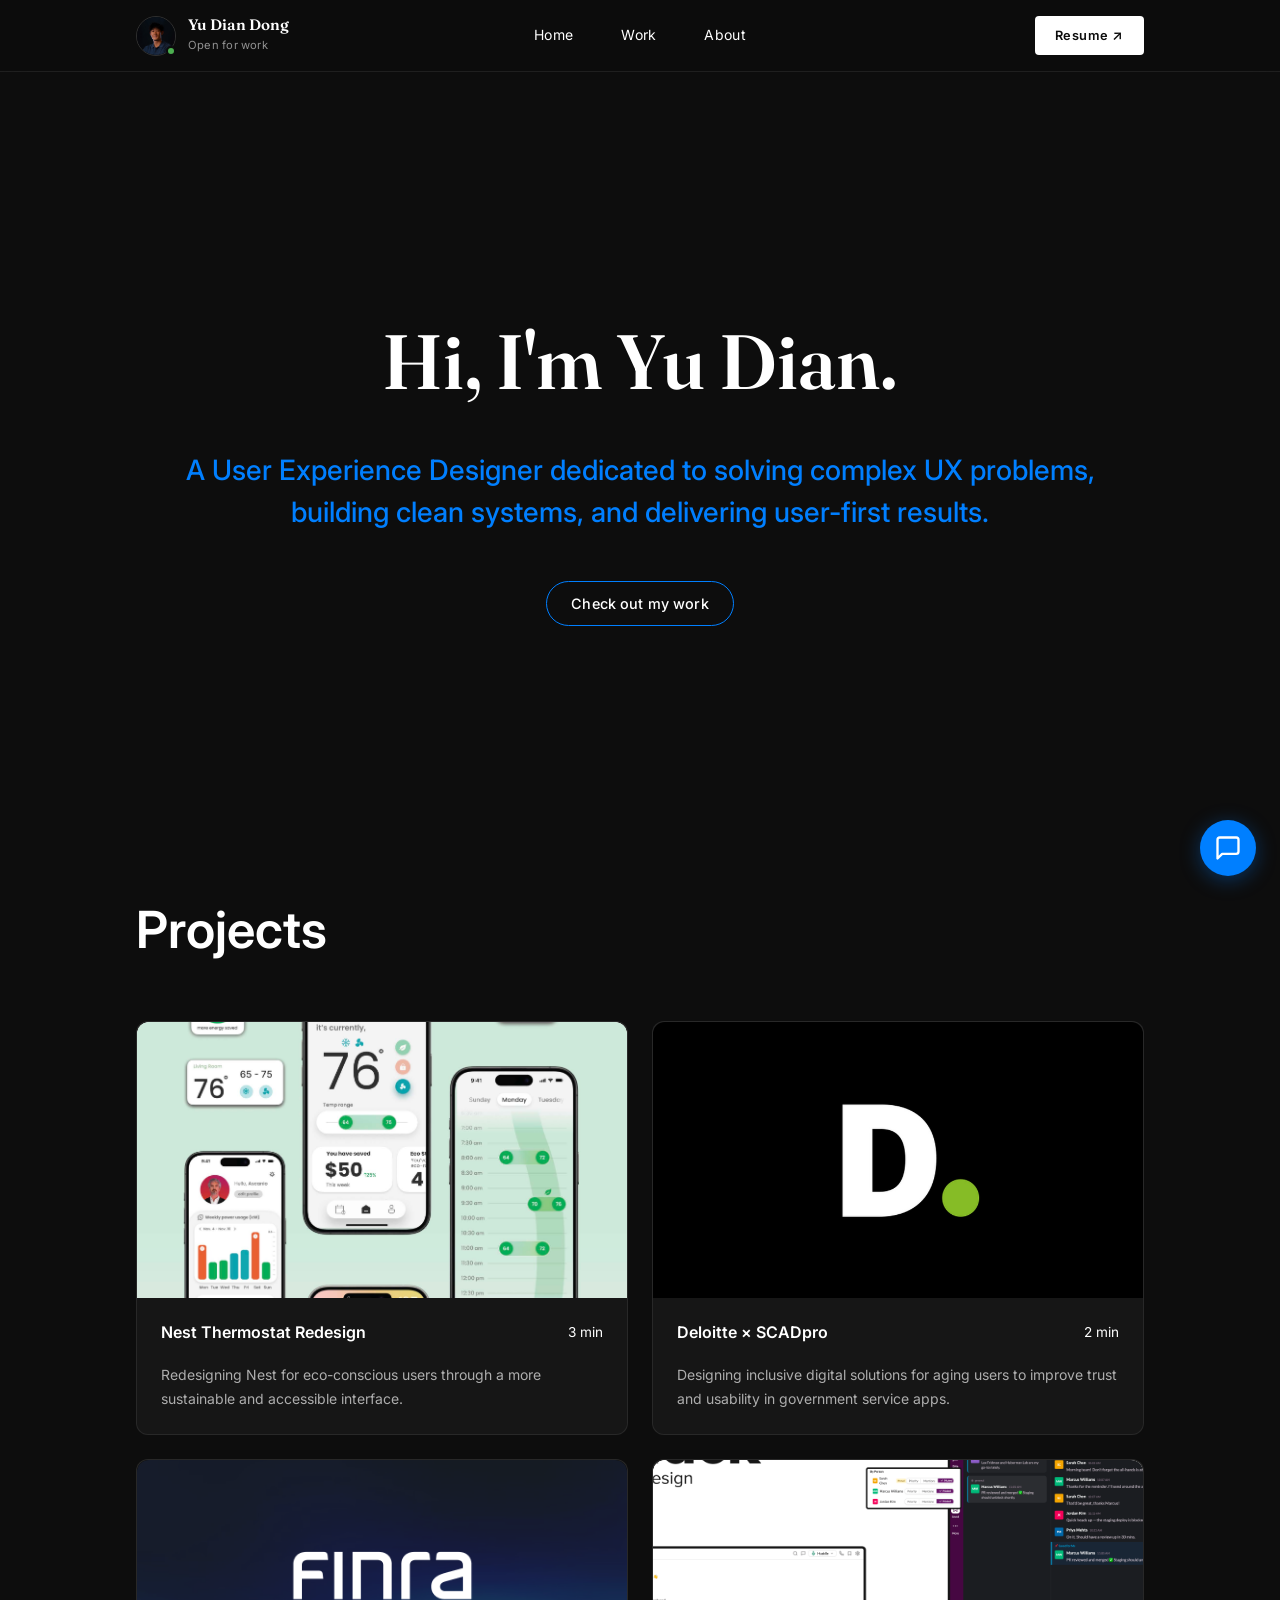
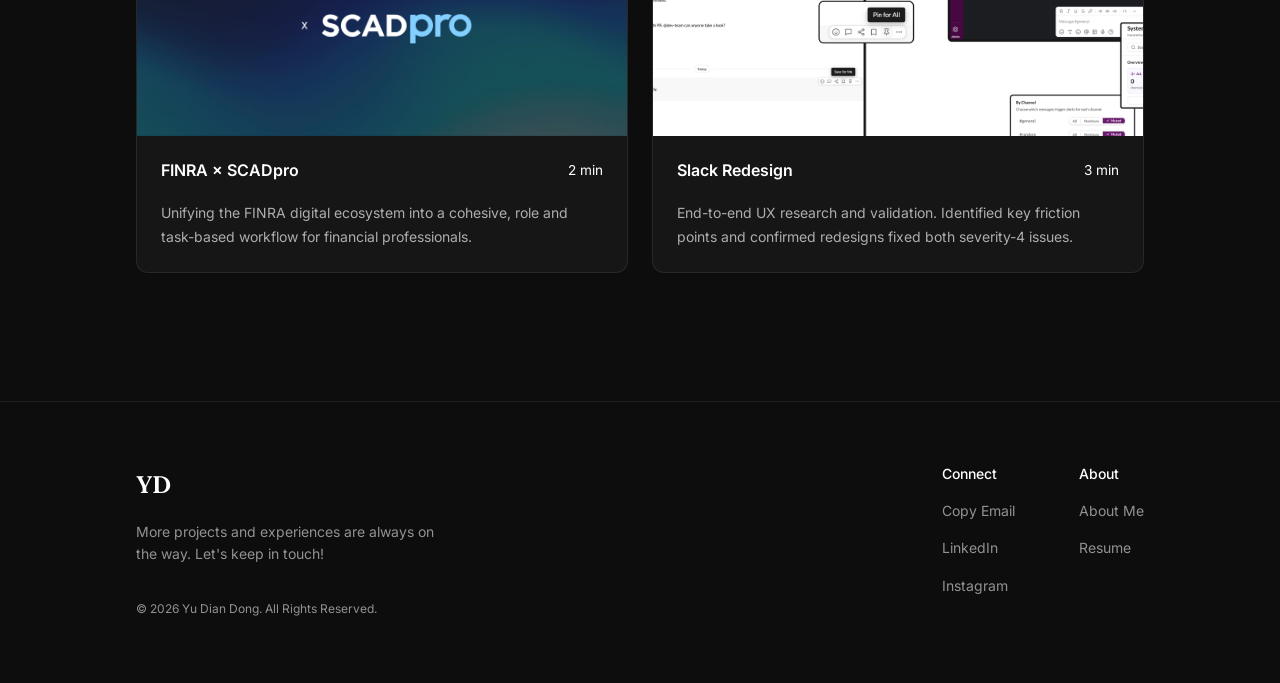
==== commit 79703f5b: "Updated website content" ====
--- a/index.html
+++ b/index.html
@@ -74,7 +74,8 @@
           <div class="hero__text">
             <h1 id="hero-heading" class="hero__title">Hi, I'm Yu Dian.</h1>
             <p class="hero__subtext">
-              A User Experience Designer, passionate about finding simple solutions to complex problems!
+              A User Experience Designer dedicated to solving complex UX problems,<br>
+              building clean systems, and delivering user-first results.
             </p>
             <div class="hero__actions">
               <a href="#work" class="hero__btn hero__btn--primary">Check out my work</a>
@@ -142,23 +143,22 @@
             </div>
           </a>
 
-          <div class="case-card case-card--static" aria-label="New Project (Coming Soon)">
-            <div class="case-card__media case-card__media--placeholder">
-              <img
-                src="images/casestudycomingoson.png"
-                alt="Coming soon project thumbnail"
-                class="case-card__coming-soon-img"
-              >
-            </div>
-            <div class="case-card__body">
-              <p class="case-card__title-line">
-                <span class="case-card__title">New Project Coming Soon</span><span class="case-card__sep"> · </span><span class="case-card__time">Stay Tuned...</span>
-              </p>
-              <p class="case-card__desc">
-              
-              </p>
-            </div>
-          </div>
+          <a href="case-study-slack.html" class="case-card case-card--link">
+            <div class="case-card__media case-card__media--slack">
+              <img
+                src="images/Slackthumbanil.png"
+                alt="Slack Redesign project thumbnail"
+              >
+            </div>
+            <div class="case-card__body">
+              <p class="case-card__title-line">
+                <span class="case-card__title">Slack Redesign</span><span class="case-card__sep"> · </span><span class="case-card__time">3 min</span>
+              </p>
+              <p class="case-card__desc">
+                End-to-end UX research and validation. Identified key friction points and confirmed redesigns fixed both severity-4 issues.
+              </p>
+            </div>
+          </a>
         </div>
       </div>
     </section>
--- a/css/style.css
+++ b/css/style.css
@@ -432,9 +432,9 @@
    -------------------------------------------------------------- */
 
 .hero {
-  min-height: 100vh;
+  min-height: 85vh;
   background-color: var(--color-bg);
-  padding: var(--space-64) 0;
+  padding: var(--space-64) 0 var(--space-32);
   margin-top: 60px;
   display: flex;
   align-items: center;
@@ -507,7 +507,7 @@
   font-weight: 500;
   color: #007FFF;
   line-height: 1.5;
-  max-width: 44ch;
+  max-width: 70ch;
   margin-bottom: var(--space-48);
   text-align: center;
   opacity: 0;
@@ -616,12 +616,12 @@
 
 .work {
   background-color: var(--color-bg);
-  padding: var(--space-64) 0;
+  padding: var(--space-48) 0 var(--space-64);
 }
 
 @media (min-width: 1024px) {
   .work {
-    padding: var(--space-128) 0;
+    padding: var(--space-64) 0 var(--space-128);
   }
 }
 
@@ -687,10 +687,6 @@
   cursor: default;
 }
 
-.case-card--static .case-card__media {
-  cursor: url("data:image/svg+xml,%3Csvg xmlns='http://www.w3.org/2000/svg' width='120' height='36' viewBox='0 0 120 36'%3E%3Cdefs%3E%3ClinearGradient id='lg' x1='0%25' y1='0%25' x2='0%25' y2='100%25'%3E%3Cstop offset='0%25' stop-color='%23FFFFFF'/%3E%3Cstop offset='100%25' stop-color='%23E5E7EB'/%3E%3C/linearGradient%3E%3C/defs%3E%3Crect x='2' y='2' width='116' height='32' rx='16' ry='16' fill='url(%23lg)' stroke='%23000000' stroke-width='1.8'/%3E%3Ctext x='60' y='23' text-anchor='middle' font-family='system-ui, sans-serif' font-size='13' font-style='italic' fill='%23000000'%3EComing Soon%3C/text%3E%3C/svg%3E") 60 18, default;
-}
-
 .case-card__media {
   position: relative;
   aspect-ratio: 16 / 9;
@@ -743,24 +739,21 @@
   padding: 0;
 }
 
-.case-card__media--placeholder {
-  display: flex;
-  align-items: center;
-  justify-content: center;
-  background: #0B0F18;
-  overflow: hidden;
-}
-
-.case-card__coming-soon-img {
-  width: 100%;
-  height: 100%;
+.case-card__media--slack {
+  background: #FFFFFF;
+}
+
+.case-card__media--slack img {
   object-fit: cover;
-  object-position: center 18%;
+  object-position: 58% 42%;
   padding: 0;
-  display: block;
-  transform: scale(1.8);
+  transform: scale(1.55);
   transform-origin: center;
-  filter: drop-shadow(0 16px 40px rgba(0, 0, 0, 0.55));
+}
+
+.case-card--link:hover .case-card__media--slack img,
+.case-card--link:focus-visible .case-card__media--slack img {
+  transform: scale(1.62);
 }
 
 .case-card__status {
@@ -809,10 +802,6 @@
   font-style: normal;
 }
 
-.case-card--static .case-card__time {
-  font-style: italic;
-}
-
 .case-card__desc {
   font-family: 'Inter', system-ui, sans-serif;
   font-size: var(--font-small);
@@ -1393,6 +1382,123 @@
   object-position: center center;
 }
 
+.nest-expand {
+  position: relative;
+  display: block;
+  width: 100%;
+  height: 100%;
+  padding: 0;
+  margin: 0;
+  border: none;
+  background: transparent;
+  cursor: zoom-in;
+  text-align: left;
+  overflow: hidden;
+  border-radius: inherit;
+}
+
+.nest-expand:focus-visible {
+  outline: 2px solid #007FFF;
+  outline-offset: 3px;
+}
+
+.nest-expand__chip {
+  position: absolute;
+  right: 0.75rem;
+  bottom: 0.75rem;
+  z-index: 1;
+  display: inline-flex;
+  align-items: center;
+  gap: 0.4rem;
+  padding: 0.45rem 0.75rem;
+  border-radius: 999px;
+  background: rgba(10, 10, 10, 0.82);
+  border: 1px solid rgba(255, 255, 255, 0.18);
+  color: #FFFFFF;
+  font-family: 'Inter', system-ui, sans-serif;
+  font-size: 0.78rem;
+  font-weight: 500;
+  pointer-events: none;
+}
+
+.nest-expand-lightbox {
+  position: fixed;
+  inset: 0;
+  z-index: 320;
+  display: flex;
+  align-items: center;
+  justify-content: center;
+  padding: clamp(3.5rem, 8vh, 4.5rem) clamp(1rem, 4vw, 2.5rem) clamp(1.5rem, 4vh, 2.5rem);
+  opacity: 0;
+  visibility: hidden;
+  pointer-events: none;
+  transition: opacity 0.25s ease, visibility 0.25s ease;
+}
+
+.nest-expand-lightbox.is-open {
+  opacity: 1;
+  visibility: visible;
+  pointer-events: auto;
+}
+
+.nest-expand-lightbox__backdrop {
+  position: absolute;
+  inset: 0;
+  background: rgba(0, 0, 0, 0.9);
+  cursor: pointer;
+}
+
+.nest-expand-lightbox__close {
+  position: absolute;
+  top: clamp(0.85rem, 2.5vh, 1.35rem);
+  right: clamp(0.85rem, 2.5vw, 1.5rem);
+  z-index: 2;
+  border: 1px solid rgba(255, 255, 255, 0.2);
+  border-radius: 999px;
+  background: rgba(12, 12, 12, 0.88);
+  color: #FFFFFF;
+  font-family: 'Inter', system-ui, sans-serif;
+  font-size: 0.85rem;
+  font-weight: 500;
+  padding: 0.55rem 0.95rem;
+  cursor: pointer;
+  transition: background 0.2s ease, border-color 0.2s ease;
+}
+
+.nest-expand-lightbox__close:hover,
+.nest-expand-lightbox__close:focus-visible {
+  background: rgba(0, 127, 255, 0.22);
+  border-color: rgba(0, 127, 255, 0.55);
+  outline: none;
+}
+
+.nest-expand-lightbox__stage {
+  position: relative;
+  z-index: 1;
+  width: min(96vw, 1180px);
+  max-height: min(86vh, 900px);
+  display: flex;
+  align-items: center;
+  justify-content: center;
+  pointer-events: none;
+}
+
+.nest-expand-lightbox__img {
+  max-width: 100%;
+  max-height: min(86vh, 900px);
+  width: auto;
+  height: auto;
+  object-fit: contain;
+  border-radius: 12px;
+  box-shadow: 0 24px 64px rgba(0, 0, 0, 0.55);
+  pointer-events: none;
+  user-select: none;
+}
+
+body.nest-expand-open {
+  overflow: hidden;
+}
+
 /* Raw images (no wrapper background) */
 .case-study__img-raw {
   margin-bottom: var(--space-64);
@@ -2161,6 +2267,1292 @@
 
 .case-study-finra .contact-footer {
   padding: var(--space-40) 0;
+}
+
+/* --------------------------------------------------------------
+   SLACK CASE STUDY — shared accent + The Project / The Problem
+   -------------------------------------------------------------- */
+
+.case-study-slack {
+  --slack-accent: #007FFF;
+  --slack-pass: #34D399;
+  --slack-pass-soft: rgba(52, 211, 153, 0.14);
+  --slack-pass-border: rgba(52, 211, 153, 0.45);
+  --slack-fail: #F87171;
+  --slack-fail-soft: rgba(248, 113, 113, 0.14);
+  --slack-fail-border: rgba(248, 113, 113, 0.45);
+}
+
+.case-study-slack .case-study__section#overview {
+  padding-bottom: var(--space-80);
+}
+
+.case-study-slack__eyebrow,
+.case-study-slack .case-study__eyebrow {
+  color: var(--slack-accent);
+}
+
+.slack-project.case-study__section {
+  border-top: none;
+  padding: var(--space-48) 0 var(--space-96);
+}
+
+.slack-project__eyebrow {
+  font-family: 'Inter', system-ui, sans-serif;
+  font-size: var(--font-tiny);
+  font-weight: 500;
+  letter-spacing: 0.14em;
+  text-transform: uppercase;
+  color: var(--slack-accent);
+  margin: 0 0 var(--space-16);
+}
+
+.slack-project__title {
+  font-family: 'Fraunces', 'Times New Roman', serif;
+  font-weight: 600;
+  font-size: clamp(1.85rem, 3.6vw, 2.6rem);
+  color: #FFFFFF;
+  line-height: 1.25;
+  margin: 0 0 var(--space-48);
+  max-width: none;
+}
+
+.slack-project__grid {
+  display: grid;
+  grid-template-columns: 1fr;
+  gap: var(--space-32);
+  align-items: start;
+}
+
+@media (min-width: 900px) {
+  .slack-project__grid {
+    grid-template-columns: minmax(0, 1.2fr) minmax(320px, 1fr);
+    column-gap: clamp(2.5rem, 5vw, 4.5rem);
+    row-gap: var(--space-40);
+  }
+}
+
+.slack-project__main {
+  display: flex;
+  flex-direction: column;
+  gap: var(--space-32);
+}
+
+.slack-project__body {
+  font-family: 'Inter', system-ui, sans-serif;
+  font-size: 1rem;
+  font-weight: 400;
+  color: rgba(255, 255, 255, 0.78);
+  line-height: 1.9;
+  margin: 0;
+  max-width: 58ch;
+}
+
+.slack-project__pills {
+  list-style: none;
+  display: flex;
+  flex-wrap: wrap;
+  gap: 0.7rem 0.75rem;
+  margin: 0;
+  padding: 0;
+  max-width: 36rem;
+}
+
+.slack-project__pills li {
+  font-family: 'Inter', system-ui, sans-serif;
+  font-size: 0.85rem;
+  font-weight: 500;
+  color: rgba(255, 255, 255, 0.78);
+  padding: 0.6rem 1rem;
+  border-radius: 999px;
+  border: 1px solid rgba(255, 255, 255, 0.22);
+  background: transparent;
+}
+
+.slack-project__role {
+  background: rgba(255, 255, 255, 0.05);
+  border: 1px solid rgba(255, 255, 255, 0.22);
+  border-radius: 24px;
+  padding: clamp(2rem, 3.5vw, 2.75rem) clamp(1.75rem, 3vw, 2.5rem);
+  min-height: 100%;
+  box-shadow:
+    0 0 0 1px rgba(255, 255, 255, 0.04),
+    0 0 18px rgba(255, 255, 255, 0.06);
+  transform: scale(1);
+  transform-origin: top center;
+  transition:
+    transform 0.3s ease,
+    box-shadow 0.3s ease,
+    border-color 0.3s ease,
+    background 0.3s ease;
+  will-change: transform;
+}
+
+.slack-project__role:hover {
+  transform: scale(1.035);
+  border-color: rgba(255, 255, 255, 0.4);
+  background: rgba(255, 255, 255, 0.07);
+  box-shadow:
+    0 0 0 1px rgba(255, 255, 255, 0.08),
+    0 0 24px rgba(255, 255, 255, 0.12);
+}
+
+.slack-project__role-label {
+  font-family: 'Inter', system-ui, sans-serif;
+  font-size: var(--font-tiny);
+  font-weight: 600;
+  letter-spacing: 0.12em;
+  text-transform: uppercase;
+  color: rgba(255, 255, 255, 0.45);
+  margin: 0 0 var(--space-20);
+}
+
+.slack-project__role-body {
+  font-family: 'Inter', system-ui, sans-serif;
+  font-size: 1rem;
+  font-weight: 400;
+  color: rgba(255, 255, 255, 0.88);
+  line-height: 1.85;
+  margin: 0;
+}
+
+/* Slack — The Problem */
+.slack-problem.case-study__section {
+  border-top: none;
+  padding: var(--space-64) 0 var(--space-96);
+}
+
+.slack-problem__eyebrow {
+  display: inline-flex;
+  align-items: center;
+  gap: 0.7rem;
+  font-family: 'Inter', system-ui, sans-serif;
+  font-size: var(--font-tiny);
+  font-weight: 600;
+  letter-spacing: 0.14em;
+  text-transform: uppercase;
+  color: var(--slack-accent);
+  margin: 0 0 var(--space-24);
+}
+
+.slack-problem__rule {
+  display: block;
+  width: 1.75rem;
+  height: 2px;
+  background: var(--slack-accent);
+  flex-shrink: 0;
+}
+
+.slack-problem__title {
+  font-family: 'Fraunces', 'Times New Roman', serif;
+  font-weight: 600;
+  font-size: clamp(2rem, 4vw, 2.85rem);
+  color: #FFFFFF;
+  line-height: 1.15;
+  margin: 0 0 var(--space-40);
+  max-width: none;
+}
+
+.slack-problem__body {
+  font-family: 'Inter', system-ui, sans-serif;
+  font-size: 1.05rem;
+  font-weight: 400;
+  color: rgba(255, 255, 255, 0.72);
+  line-height: 1.85;
+  margin: 0 0 var(--space-40);
+  max-width: none;
+}
+
+.slack-problem__callout {
+  font-family: 'Inter', system-ui, sans-serif;
+  font-size: 1.05rem;
+  font-weight: 400;
+  color: rgba(255, 255, 255, 0.82);
+  line-height: 1.8;
+  margin: 0;
+  max-width: none;
+  padding-left: var(--space-20);
+  border-left: 4px solid var(--slack-accent);
+}
+
+/* Slack — Process */
+.slack-process.case-study__section {
+  border-top: none;
+  padding: var(--space-64) 0 var(--space-96);
+}
+
+.slack-process__eyebrow {
+  display: inline-flex;
+  align-items: center;
+  gap: 0.7rem;
+  font-family: 'Inter', system-ui, sans-serif;
+  font-size: var(--font-tiny);
+  font-weight: 600;
+  letter-spacing: 0.14em;
+  text-transform: uppercase;
+  color: var(--slack-accent);
+  margin: 0 0 var(--space-24);
+}
+
+.slack-process__rule {
+  display: block;
+  width: 1.75rem;
+  height: 2px;
+  background: var(--slack-accent);
+  flex-shrink: 0;
+}
+
+.slack-process__title {
+  font-family: 'Fraunces', 'Times New Roman', serif;
+  font-weight: 600;
+  font-size: clamp(2rem, 4vw, 2.85rem);
+  color: #FFFFFF;
+  line-height: 1.2;
+  margin: 0 0 var(--space-40);
+}
+
+.slack-process__intro {
+  font-family: 'Inter', system-ui, sans-serif;
+  font-size: 1.05rem;
+  font-weight: 400;
+  color: rgba(255, 255, 255, 0.72);
+  line-height: 1.85;
+  margin: 0 0 var(--space-48);
+  max-width: none;
+}
+
+.slack-process__list {
+  list-style: none;
+  margin: 0;
+  padding: 0;
+  display: flex;
+  flex-direction: column;
+  gap: 0;
+}
+
+.slack-process__step {
+  display: grid;
+  grid-template-columns: 2.75rem 1fr;
+  column-gap: var(--space-24);
+  align-items: start;
+  position: relative;
+  padding-bottom: var(--space-40);
+}
+
+.slack-process__step:last-child {
+  padding-bottom: 0;
+}
+
+.slack-process__step:not(:last-child)::before {
+  content: '';
+  position: absolute;
+  left: calc(2.75rem / 2);
+  top: 2.75rem;
+  bottom: 0;
+  width: 1px;
+  background: rgba(0, 127, 255, 0.35);
+  transform: translateX(-50%);
+}
+
+.slack-process__num {
+  width: 2.75rem;
+  height: 2.75rem;
+  border-radius: 50%;
+  background: var(--slack-accent);
+  color: #FFFFFF;
+  font-family: 'Inter', system-ui, sans-serif;
+  font-size: 0.85rem;
+  font-weight: 600;
+  letter-spacing: 0.04em;
+  display: inline-flex;
+  align-items: center;
+  justify-content: center;
+  position: relative;
+  z-index: 1;
+  flex-shrink: 0;
+}
+
+.slack-process__content {
+  padding-top: 0.35rem;
+}
+
+.slack-process__step-title {
+  font-family: 'Inter', system-ui, sans-serif;
+  font-size: 1.15rem;
+  font-weight: 600;
+  color: #FFFFFF;
+  margin: 0 0 var(--space-12);
+}
+
+.slack-process__step-body {
+  font-family: 'Inter', system-ui, sans-serif;
+  font-size: 1rem;
+  font-weight: 400;
+  color: rgba(255, 255, 255, 0.68);
+  line-height: 1.8;
+  margin: 0;
+  max-width: none;
+}
+
+/* Slack — Heuristic Evaluation */
+.slack-heuristic.case-study__section {
+  border-top: none;
+  padding: clamp(1.5rem, 4vh, 3rem) 0;
+  min-height: auto;
+}
+
+.slack-heuristic__eyebrow {
+  display: inline-flex;
+  align-items: center;
+  gap: 0.65rem;
+  font-family: 'Inter', system-ui, sans-serif;
+  font-size: var(--font-tiny);
+  font-weight: 600;
+  letter-spacing: 0.14em;
+  text-transform: uppercase;
+  color: var(--slack-accent);
+  margin: 0 0 clamp(0.75rem, 1.6vh, 1.15rem);
+}
+
+.slack-heuristic__rule {
+  display: block;
+  width: 1.75rem;
+  height: 2px;
+  background: var(--slack-accent);
+  flex-shrink: 0;
+}
+
+.slack-heuristic__title {
+  font-family: 'Fraunces', 'Times New Roman', serif;
+  font-weight: 600;
+  font-size: clamp(1.65rem, 3.2vw, 2.25rem);
+  color: #FFFFFF;
+  line-height: 1.15;
+  margin: 0 0 clamp(0.8rem, 1.7vh, 1.2rem);
+}
+
+.slack-heuristic__intro {
+  font-family: 'Inter', system-ui, sans-serif;
+  font-size: clamp(0.92rem, 1.5vw, 1rem);
+  font-weight: 400;
+  color: rgba(255, 255, 255, 0.72);
+  line-height: 1.65;
+  margin: 0 0 clamp(1.25rem, 3vh, 2.1rem);
+  max-width: none;
+}
+
+.slack-heuristic__grid {
+  display: grid;
+  grid-template-columns: 1fr;
+  gap: clamp(0.75rem, 1.6vh, 1.1rem);
+  margin-bottom: clamp(1.25rem, 3vh, 2.1rem);
+}
+
+@media (min-width: 768px) {
+  .slack-heuristic__grid {
+    grid-template-columns: repeat(2, minmax(0, 1fr));
+    gap: clamp(0.85rem, 1.8vh, 1.25rem);
+  }
+}
+
+.slack-heuristic__card {
+  background: rgba(255, 255, 255, 0.04);
+  border: 1px solid rgba(255, 255, 255, 0.12);
+  border-radius: 16px;
+  padding: clamp(1rem, 2.2vh, 1.4rem) clamp(1rem, 2vw, 1.35rem);
+  min-height: 0;
+  display: flex;
+  flex-direction: column;
+  align-items: flex-start;
+  box-shadow:
+    0 0 0 1px rgba(255, 255, 255, 0.03),
+    0 0 18px rgba(255, 255, 255, 0.04);
+}
+
+.slack-heuristic__badge {
+  display: inline-flex;
+  align-items: center;
+  justify-content: center;
+  width: auto;
+  min-width: 2.1rem;
+  align-self: flex-start;
+  padding: 0.28rem 0.5rem;
+  margin: 0 0 0.7rem;
+  border-radius: 6px;
+  background: rgba(0, 127, 255, 0.18);
+  color: var(--slack-accent);
+  font-family: 'Inter', system-ui, sans-serif;
+  font-size: 0.78rem;
+  font-weight: 700;
+  letter-spacing: 0.02em;
+  line-height: 1;
+}
+
+.slack-heuristic__card-title {
+  font-family: 'Inter', system-ui, sans-serif;
+  font-size: clamp(1rem, 1.6vw, 1.15rem);
+  font-weight: 600;
+  color: #FFFFFF;
+  margin: 0 0 0.45rem;
+  line-height: 1.25;
+}
+
+.slack-heuristic__card-body {
+  font-family: 'Inter', system-ui, sans-serif;
+  font-size: clamp(0.88rem, 1.3vw, 0.95rem);
+  font-weight: 400;
+  color: rgba(255, 255, 255, 0.68);
+  line-height: 1.55;
+  margin: 0;
+}
+
+.slack-heuristic__callout {
+  font-family: 'Inter', system-ui, sans-serif;
+  font-size: clamp(0.92rem, 1.5vw, 1rem);
+  font-weight: 400;
+  color: rgba(255, 255, 255, 0.82);
+  line-height: 1.6;
+  margin: 0;
+  max-width: none;
+  padding-left: var(--space-16);
+  border-left: 3px solid var(--slack-accent);
+}
+
+/* Slack — Moderated Testing */
+.slack-moderated.case-study__section {
+  border-top: none;
+  padding: var(--space-64) 0 var(--space-96);
+}
+
+.slack-moderated__eyebrow {
+  display: inline-flex;
+  align-items: center;
+  gap: 0.7rem;
+  font-family: 'Inter', system-ui, sans-serif;
+  font-size: var(--font-tiny);
+  font-weight: 600;
+  letter-spacing: 0.14em;
+  text-transform: uppercase;
+  color: var(--slack-accent);
+  margin: 0 0 var(--space-24);
+}
+
+.slack-moderated__rule {
+  display: block;
+  width: 1.75rem;
+  height: 2px;
+  background: var(--slack-accent);
+  flex-shrink: 0;
+}
+
+.slack-moderated__title {
+  font-family: 'Fraunces', 'Times New Roman', serif;
+  font-weight: 600;
+  font-size: clamp(1.85rem, 3.8vw, 2.7rem);
+  color: #FFFFFF;
+  line-height: 1.2;
+  margin: 0 0 var(--space-28);
+}
+
+.slack-moderated__intro {
+  font-family: 'Inter', system-ui, sans-serif;
+  font-size: 1.05rem;
+  font-weight: 400;
+  color: rgba(255, 255, 255, 0.72);
+  line-height: 1.85;
+  margin: 0 0 var(--space-48);
+  max-width: none;
+}
+
+.slack-moderated__table-wrap {
+  margin: 0 0 var(--space-96);
+  border-radius: 16px;
+  overflow: hidden;
+  border: 1px solid rgba(255, 255, 255, 0.1);
+  background: rgba(255, 255, 255, 0.03);
+}
+
+.slack-moderated__table-img {
+  display: block;
+  width: 100%;
+  height: auto;
+}
+
+.slack-finding {
+  margin: 0 0 var(--space-72);
+  max-width: none;
+}
+
+.slack-finding:last-child {
+  margin-bottom: 0;
+}
+
+.slack-finding__header {
+  display: flex;
+  align-items: flex-start;
+  gap: var(--space-16);
+  margin-bottom: var(--space-24);
+}
+
+.slack-finding__num {
+  flex-shrink: 0;
+  display: inline-flex;
+  align-items: center;
+  justify-content: center;
+  width: 2.5rem;
+  height: 2.5rem;
+  border-radius: 8px;
+  font-family: 'Inter', system-ui, sans-serif;
+  font-size: 0.9rem;
+  font-weight: 700;
+  line-height: 1;
+}
+
+.slack-finding__num--pass {
+  background: var(--slack-pass-soft);
+  border: 1px solid var(--slack-pass-border);
+  color: var(--slack-pass);
+}
+
+.slack-finding__num--fail {
+  background: var(--slack-fail-soft);
+  border: 1px solid var(--slack-fail-border);
+  color: var(--slack-fail);
+}
+
+.slack-finding__heading {
+  min-width: 0;
+  padding-top: 0.15rem;
+}
+
+.slack-finding__title {
+  font-family: 'Inter', system-ui, sans-serif;
+  font-size: clamp(1.25rem, 2vw, 1.45rem);
+  font-weight: 600;
+  color: #FFFFFF;
+  margin: 0 0 0.4rem;
+  line-height: 1.3;
+}
+
+.slack-finding__goal {
+  font-family: 'Inter', system-ui, sans-serif;
+  font-size: 1rem;
+  font-weight: 400;
+  font-style: italic;
+  color: rgba(255, 255, 255, 0.62);
+  margin: 0;
+  line-height: 1.5;
+}
+
+.slack-finding__goal em {
+  font-style: italic;
+}
+
+.slack-finding__stats {
+  display: flex;
+  flex-wrap: wrap;
+  gap: var(--space-12);
+  margin: 0 0 var(--space-24);
+}
+
+.slack-finding__stat {
+  min-width: 7.5rem;
+  padding: 0.85rem 1.15rem;
+  border-radius: 12px;
+  background: rgba(255, 255, 255, 0.05);
+  border: 1px solid rgba(255, 255, 255, 0.12);
+}
+
+.slack-finding__stat--severity {
+  background: var(--slack-fail-soft);
+  border-color: var(--slack-fail-border);
+}
+
+.slack-finding__stat-label {
+  display: block;
+  font-family: 'Inter', system-ui, sans-serif;
+  font-size: 0.7rem;
+  font-weight: 600;
+  letter-spacing: 0.12em;
+  text-transform: uppercase;
+  color: rgba(255, 255, 255, 0.5);
+  margin-bottom: 0.35rem;
+}
+
+.slack-finding__stat-label--fail {
+  color: var(--slack-fail);
+}
+
+.slack-finding__stat-value {
+  display: block;
+  font-family: 'Inter', system-ui, sans-serif;
+  font-size: clamp(1.55rem, 2.5vw, 1.9rem);
+  font-weight: 700;
+  line-height: 1.1;
+}
+
+.slack-finding__stat-value--pass {
+  color: var(--slack-pass);
+}
+
+.slack-finding__stat-value--fail {
+  color: var(--slack-fail);
+}
+
+.slack-finding__body {
+  font-family: 'Inter', system-ui, sans-serif;
+  font-size: 1.02rem;
+  font-weight: 400;
+  color: rgba(255, 255, 255, 0.74);
+  line-height: 1.8;
+  margin: 0 0 var(--space-20);
+  max-width: none;
+}
+
+.slack-finding__quote {
+  margin: 0 0 var(--space-20);
+  padding: clamp(1.25rem, 2.5vw, 1.75rem) clamp(1.25rem, 2.5vw, 1.85rem);
+  border-radius: 14px;
+  border: 1px solid rgba(255, 255, 255, 0.14);
+  background: rgba(255, 255, 255, 0.04);
+}
+
+.slack-finding__quote p {
+  font-family: 'Inter', system-ui, sans-serif;
+  font-size: 1.05rem;
+  font-weight: 400;
+  font-style: italic;
+  color: rgba(255, 255, 255, 0.78);
+  line-height: 1.7;
+  margin: 0;
+}
+
+.slack-finding__quote em {
+  font-style: italic;
+}
+
+.case-study-slack .thanks-label {
+  color: var(--slack-accent);
+}
+
+.case-study-slack .case-study__next-link:hover,
+.case-study-slack .case-study__next-link:focus-visible {
+  color: var(--slack-accent);
+}
+
+/* Slack — Designing Changes */
+.slack-design.case-study__section {
+  border-top: none;
+  padding: var(--space-48) 0 var(--space-96);
+}
+
+.slack-design__eyebrow {
+  display: inline-flex;
+  align-items: center;
+  gap: 0.7rem;
+  font-family: 'Inter', system-ui, sans-serif;
+  font-size: var(--font-tiny);
+  font-weight: 600;
+  letter-spacing: 0.14em;
+  text-transform: uppercase;
+  color: var(--slack-accent);
+  margin: 0 0 var(--space-20);
+}
+
+.slack-design__rule {
+  display: block;
+  width: 1.75rem;
+  height: 2px;
+  background: var(--slack-accent);
+  flex-shrink: 0;
+}
+
+.slack-design__title {
+  font-family: 'Fraunces', 'Times New Roman', serif;
+  font-weight: 600;
+  font-size: clamp(1.75rem, 3.5vw, 2.5rem);
+  color: #FFFFFF;
+  line-height: 1.2;
+  margin: 0 0 var(--space-20);
+}
+
+.slack-design__intro {
+  font-family: 'Inter', system-ui, sans-serif;
+  font-size: 1.02rem;
+  font-weight: 400;
+  color: rgba(255, 255, 255, 0.72);
+  line-height: 1.8;
+  margin: 0 0 var(--space-48);
+  max-width: none;
+}
+
+.slack-design__block {
+  max-width: none;
+}
+
+.slack-design__block + .slack-design__block {
+  margin-top: var(--space-64);
+}
+
+.slack-design__label {
+  font-family: 'Inter', system-ui, sans-serif;
+  font-size: var(--font-tiny);
+  font-weight: 600;
+  letter-spacing: 0.14em;
+  text-transform: uppercase;
+  color: var(--slack-accent);
+  margin: 0 0 var(--space-12);
+}
+
+.slack-design__subtitle {
+  font-family: 'Inter', system-ui, sans-serif;
+  font-size: clamp(1.25rem, 2.2vw, 1.55rem);
+  font-weight: 600;
+  color: #FFFFFF;
+  margin: 0 0 var(--space-12);
+  line-height: 1.3;
+}
+
+.slack-design__body {
+  font-family: 'Inter', system-ui, sans-serif;
+  font-size: 1rem;
+  font-weight: 400;
+  color: rgba(255, 255, 255, 0.72);
+  line-height: 1.75;
+  margin: 0 0 var(--space-32);
+  max-width: none;
+}
+
+.slack-design__compare {
+  display: grid;
+  grid-template-columns: 1fr;
+  gap: var(--space-28);
+}
+
+@media (min-width: 800px) {
+  .slack-design__compare {
+    grid-template-columns: repeat(2, minmax(0, 1fr));
+    gap: clamp(2rem, 4vw, 3.5rem);
+  }
+}
+
+.slack-design__shot {
+  margin: 0;
+  display: flex;
+  flex-direction: column;
+  gap: 0.7rem;
+}
+
+.slack-design__shot-label {
+  font-family: 'Inter', system-ui, sans-serif;
+  font-size: 0.78rem;
+  font-weight: 700;
+  letter-spacing: 0.12em;
+  text-transform: uppercase;
+  color: rgba(255, 255, 255, 0.55);
+  margin: 0;
+}
+
+.slack-design__shot-label--after {
+  color: var(--slack-accent);
+}
+
+.slack-design__expand {
+  position: relative;
+  display: block;
+  width: 100%;
+  padding: 0;
+  margin: 0;
+  border: 1px solid rgba(255, 255, 255, 0.12);
+  border-radius: 14px;
+  overflow: hidden;
+  background: rgba(255, 255, 255, 0.03);
+  cursor: zoom-in;
+  text-align: left;
+}
+
+.slack-design__expand:focus-visible {
+  outline: 2px solid var(--slack-accent);
+  outline-offset: 3px;
+}
+
+.slack-design__img {
+  display: block;
+  width: 100%;
+  height: auto;
+  max-height: 280px;
+  object-fit: cover;
+  object-position: top left;
+}
+
+.slack-design__expand-chip {
+  position: absolute;
+  right: 0.75rem;
+  bottom: 0.75rem;
+  display: inline-flex;
+  align-items: center;
+  gap: 0.4rem;
+  padding: 0.45rem 0.75rem;
+  border-radius: 999px;
+  background: rgba(10, 10, 10, 0.82);
+  border: 1px solid rgba(255, 255, 255, 0.18);
+  color: #FFFFFF;
+  font-family: 'Inter', system-ui, sans-serif;
+  font-size: 0.78rem;
+  font-weight: 500;
+  pointer-events: none;
+}
+
+.slack-design__caption {
+  font-family: 'Inter', system-ui, sans-serif;
+  font-size: 0.9rem;
+  font-weight: 400;
+  color: rgba(255, 255, 255, 0.58);
+  line-height: 1.55;
+  margin: 0;
+}
+
+/* Slack expand lightbox */
+.slack-expand-lightbox {
+  position: fixed;
+  inset: 0;
+  z-index: 320;
+  display: flex;
+  align-items: center;
+  justify-content: center;
+  padding: clamp(3.5rem, 8vh, 4.5rem) clamp(1rem, 4vw, 2.5rem) clamp(1.5rem, 4vh, 2.5rem);
+  opacity: 0;
+  visibility: hidden;
+  pointer-events: none;
+  transition: opacity 0.25s ease, visibility 0.25s ease;
+}
+
+.slack-expand-lightbox.is-open {
+  opacity: 1;
+  visibility: visible;
+  pointer-events: auto;
+}
+
+.slack-expand-lightbox__backdrop {
+  position: absolute;
+  inset: 0;
+  background: rgba(0, 0, 0, 0.9);
+  cursor: pointer;
+}
+
+.slack-expand-lightbox__close {
+  position: absolute;
+  top: clamp(0.85rem, 2.5vh, 1.35rem);
+  right: clamp(0.85rem, 2.5vw, 1.5rem);
+  z-index: 2;
+  border: 1px solid rgba(255, 255, 255, 0.2);
+  border-radius: 999px;
+  background: rgba(12, 12, 12, 0.88);
+  color: #FFFFFF;
+  font-family: 'Inter', system-ui, sans-serif;
+  font-size: 0.85rem;
+  font-weight: 500;
+  padding: 0.55rem 0.95rem;
+  cursor: pointer;
+  transition: background 0.2s ease, border-color 0.2s ease;
+}
+
+.slack-expand-lightbox__close:hover,
+.slack-expand-lightbox__close:focus-visible {
+  background: rgba(0, 127, 255, 0.22);
+  border-color: rgba(0, 127, 255, 0.55);
+  outline: none;
+}
+
+.slack-expand-lightbox__stage {
+  position: relative;
+  z-index: 1;
+  width: min(96vw, 1180px);
+  max-height: min(86vh, 900px);
+  display: flex;
+  align-items: center;
+  justify-content: center;
+  pointer-events: none;
+}
+
+.slack-expand-lightbox__img {
+  max-width: 100%;
+  max-height: min(86vh, 900px);
+  width: auto;
+  height: auto;
+  object-fit: contain;
+  border-radius: 12px;
+  box-shadow: 0 24px 64px rgba(0, 0, 0, 0.55);
+  pointer-events: none;
+  user-select: none;
+}
+
+body.slack-expand-open {
+  overflow: hidden;
+}
+
+/* Slack — Unmoderated Validation */
+.slack-validate.case-study__section {
+  border-top: none;
+  padding: var(--space-64) 0 var(--space-96);
+}
+
+.slack-validate__eyebrow {
+  display: inline-flex;
+  align-items: center;
+  gap: 0.7rem;
+  font-family: 'Inter', system-ui, sans-serif;
+  font-size: var(--font-tiny);
+  font-weight: 600;
+  letter-spacing: 0.14em;
+  text-transform: uppercase;
+  color: var(--slack-accent);
+  margin: 0 0 var(--space-20);
+}
+
+.slack-validate__rule {
+  display: block;
+  width: 1.75rem;
+  height: 2px;
+  background: var(--slack-accent);
+  flex-shrink: 0;
+}
+
+.slack-validate__title {
+  font-family: 'Fraunces', 'Times New Roman', serif;
+  font-weight: 600;
+  font-size: clamp(1.75rem, 3.5vw, 2.5rem);
+  color: #FFFFFF;
+  line-height: 1.2;
+  margin: 0 0 var(--space-20);
+}
+
+.slack-validate__intro {
+  font-family: 'Inter', system-ui, sans-serif;
+  font-size: 1.02rem;
+  font-weight: 400;
+  color: rgba(255, 255, 255, 0.72);
+  line-height: 1.8;
+  margin: 0 0 var(--space-40);
+  max-width: none;
+}
+
+.slack-validate__table-wrap {
+  margin: 0 0 var(--space-32);
+  border-radius: 14px;
+  overflow: hidden;
+  border: 1px solid rgba(255, 255, 255, 0.1);
+  background: rgba(255, 255, 255, 0.03);
+}
+
+.slack-validate__table-img {
+  display: block;
+  width: 100%;
+  height: auto;
+}
+
+.slack-validate__metrics {
+  display: grid;
+  grid-template-columns: 1fr;
+  gap: var(--space-16);
+}
+
+@media (min-width: 700px) {
+  .slack-validate__metrics {
+    grid-template-columns: repeat(2, minmax(0, 1fr));
+    gap: clamp(1rem, 2.5vw, 1.5rem);
+  }
+}
+
+.slack-validate__metric {
+  background: rgba(255, 255, 255, 0.05);
+  border: 1px solid rgba(255, 255, 255, 0.12);
+  border-radius: 16px;
+  padding: clamp(1.25rem, 2.5vw, 1.75rem) clamp(1.15rem, 2.2vw, 1.5rem);
+}
+
+.slack-validate__metric-value {
+  display: flex;
+  flex-wrap: wrap;
+  align-items: baseline;
+  gap: 0.55rem;
+  margin: 0 0 0.65rem;
+  font-family: 'Inter', system-ui, sans-serif;
+  line-height: 1.1;
+}
+
+.slack-validate__old {
+  font-size: clamp(1.35rem, 2.4vw, 1.7rem);
+  font-weight: 500;
+  color: rgba(255, 255, 255, 0.42);
+}
+
+.slack-validate__old s {
+  text-decoration-thickness: 2px;
+  text-decoration-color: rgba(255, 255, 255, 0.45);
+}
+
+.slack-validate__arrow {
+  font-size: 1.15rem;
+  font-weight: 600;
+  color: var(--slack-accent);
+}
+
+.slack-validate__new {
+  font-size: clamp(1.7rem, 3vw, 2.1rem);
+  font-weight: 700;
+  color: var(--slack-accent);
+}
+
+.slack-validate__metric-label {
+  font-family: 'Inter', system-ui, sans-serif;
+  font-size: 0.95rem;
+  font-weight: 400;
+  color: rgba(255, 255, 255, 0.62);
+  line-height: 1.45;
+  margin: 0;
+  max-width: none;
+}
+
+/* Slack — Business Value */
+.slack-value.case-study__section {
+  border-top: none;
+  padding: var(--space-64) 0 var(--space-96);
+}
+
+.slack-value__eyebrow {
+  display: inline-flex;
+  align-items: center;
+  gap: 0.7rem;
+  font-family: 'Inter', system-ui, sans-serif;
+  font-size: var(--font-tiny);
+  font-weight: 600;
+  letter-spacing: 0.14em;
+  text-transform: uppercase;
+  color: var(--slack-accent);
+  margin: 0 0 var(--space-20);
+}
+
+.slack-value__rule {
+  display: block;
+  width: 1.75rem;
+  height: 2px;
+  background: var(--slack-accent);
+  flex-shrink: 0;
+}
+
+.slack-value__title {
+  font-family: 'Fraunces', 'Times New Roman', serif;
+  font-weight: 600;
+  font-size: clamp(1.75rem, 3.5vw, 2.5rem);
+  color: #FFFFFF;
+  line-height: 1.2;
+  margin: 0 0 var(--space-20);
+}
+
+.slack-value__intro {
+  font-family: 'Inter', system-ui, sans-serif;
+  font-size: 1.02rem;
+  font-weight: 400;
+  color: rgba(255, 255, 255, 0.72);
+  line-height: 1.8;
+  margin: 0 0 var(--space-40);
+  max-width: none;
+}
+
+.slack-value__grid {
+  display: grid;
+  grid-template-columns: 1fr;
+  gap: var(--space-16);
+  margin-bottom: var(--space-40);
+}
+
+@media (min-width: 768px) {
+  .slack-value__grid {
+    grid-template-columns: repeat(2, minmax(0, 1fr));
+    gap: var(--space-20);
+  }
+}
+
+.slack-value__card {
+  background: rgba(255, 255, 255, 0.05);
+  border: 1px solid rgba(255, 255, 255, 0.12);
+  border-radius: 16px;
+  padding: clamp(1.25rem, 2.4vw, 1.65rem) clamp(1.15rem, 2.2vw, 1.5rem);
+}
+
+.slack-value__card-title {
+  font-family: 'Inter', system-ui, sans-serif;
+  font-size: 1.15rem;
+  font-weight: 600;
+  color: var(--slack-accent);
+  margin: 0 0 var(--space-12);
+  line-height: 1.3;
+}
+
+.slack-value__card-body {
+  font-family: 'Inter', system-ui, sans-serif;
+  font-size: 0.98rem;
+  font-weight: 400;
+  color: rgba(255, 255, 255, 0.68);
+  line-height: 1.7;
+  margin: 0;
+  max-width: none;
+}
+
+.slack-value__callout {
+  font-family: 'Inter', system-ui, sans-serif;
+  font-size: 1.05rem;
+  font-weight: 400;
+  color: rgba(255, 255, 255, 0.82);
+  line-height: 1.75;
+  margin: 0;
+  max-width: none;
+  padding-left: var(--space-20);
+  border-left: 4px solid var(--slack-accent);
+}
+
+/* Slack — The Outcome */
+.slack-outcome.case-study__section {
+  border-top: none;
+  padding: var(--space-72) 0 0;
+  margin-bottom: clamp(3.5rem, 7vh, 5.5rem);
+}
+
+.case-study-slack .thanks-section {
+  margin-top: 0;
+  padding-top: clamp(3.5rem, 7vh, 5.5rem);
+  padding-bottom: var(--space-96);
+}
+
+.slack-outcome__eyebrow {
+  display: inline-flex;
+  align-items: center;
+  gap: 0.7rem;
+  font-family: 'Inter', system-ui, sans-serif;
+  font-size: var(--font-tiny);
+  font-weight: 600;
+  letter-spacing: 0.14em;
+  text-transform: uppercase;
+  color: var(--slack-accent);
+  margin: 0 0 var(--space-24);
+}
+
+.slack-outcome__rule {
+  display: block;
+  width: 1.75rem;
+  height: 2px;
+  background: var(--slack-accent);
+  flex-shrink: 0;
+}
+
+.slack-outcome__grid {
+  display: grid;
+  grid-template-columns: 1fr;
+  gap: var(--space-28);
+  align-items: stretch;
+}
+
+@media (min-width: 900px) {
+  .slack-outcome__grid {
+    grid-template-columns: minmax(0, 1.35fr) minmax(260px, 0.85fr);
+    gap: clamp(2rem, 4vw, 3.5rem);
+  }
+}
+
+.slack-outcome__copy {
+  display: flex;
+  flex-direction: column;
+  min-width: 0;
+}
+
+.slack-outcome__title {
+  font-family: 'Fraunces', 'Times New Roman', serif;
+  font-weight: 600;
+  font-size: clamp(1.75rem, 3.5vw, 2.5rem);
+  color: #FFFFFF;
+  line-height: 1.2;
+  margin: 0 0 var(--space-20);
+}
+
+.slack-outcome__body {
+  font-family: 'Inter', system-ui, sans-serif;
+  font-size: 1.02rem;
+  font-weight: 400;
+  color: rgba(255, 255, 255, 0.72);
+  line-height: 1.8;
+  margin: 0;
+  max-width: none;
+}
+
+.slack-outcome__metrics {
+  display: flex;
+  flex-direction: column;
+  gap: var(--space-16);
+  min-height: 100%;
+}
+
+@media (min-width: 900px) {
+  .slack-outcome__metrics {
+    gap: var(--space-20);
+  }
+
+  .slack-outcome__metric {
+    flex: 1 1 0;
+    display: flex;
+    flex-direction: column;
+    justify-content: center;
+  }
+}
+
+.slack-outcome__metric {
+  background: rgba(255, 255, 255, 0.05);
+  border: 1px solid rgba(255, 255, 255, 0.12);
+  border-radius: 16px;
+  padding: clamp(1.2rem, 2.4vw, 1.6rem) clamp(1.1rem, 2.2vw, 1.45rem);
+}
+
+.slack-outcome__metric-value {
+  display: flex;
+  flex-wrap: wrap;
+  align-items: baseline;
+  gap: 0.55rem;
+  margin: 0 0 0.55rem;
+  font-family: 'Inter', system-ui, sans-serif;
+  line-height: 1.1;
+}
+
+.slack-outcome__old {
+  font-size: clamp(1.3rem, 2.3vw, 1.6rem);
+  font-weight: 500;
+  color: rgba(255, 255, 255, 0.42);
+}
+
+.slack-outcome__old s {
+  text-decoration-thickness: 2px;
+  text-decoration-color: rgba(255, 255, 255, 0.45);
+}
+
+.slack-outcome__arrow {
+  font-size: 1.1rem;
+  font-weight: 600;
+  color: var(--slack-accent);
+}
+
+.slack-outcome__new {
+  font-size: clamp(1.6rem, 2.8vw, 2rem);
+  font-weight: 700;
+  color: var(--slack-accent);
+}
+
+.slack-outcome__metric-label {
+  font-family: 'Inter', system-ui, sans-serif;
+  font-size: 0.95rem;
+  font-weight: 400;
+  color: rgba(255, 255, 255, 0.62);
+  line-height: 1.4;
+  margin: 0;
+  max-width: none;
 }
 
 /* About page: bounce cards (Life at SCAD) */
@@ -2193,6 +3585,350 @@
   height: 100%;
   object-fit: cover;
   display: block;
+  pointer-events: none;
+}
+
+.bounce-card__expand {
+  position: absolute;
+  right: 0.7rem;
+  bottom: 0.7rem;
+  z-index: 2;
+  display: inline-flex;
+  align-items: center;
+  gap: 0.35rem;
+  padding: 0.4rem 0.7rem;
+  border-radius: 999px;
+  background: rgba(10, 10, 10, 0.82);
+  border: 1px solid rgba(255, 255, 255, 0.18);
+  color: #FFFFFF;
+  font-family: 'Inter', system-ui, sans-serif;
+  font-size: 0.75rem;
+  font-weight: 500;
+  pointer-events: none;
+  opacity: 0.92;
+}
+
+/* About page: tennis gallery lightbox */
+.tennis-lightbox {
+  position: fixed;
+  inset: 0;
+  z-index: 300;
+  display: flex;
+  align-items: center;
+  justify-content: center;
+  padding: clamp(1.25rem, 5vmin, 3.5rem);
+  opacity: 0;
+  visibility: hidden;
+  pointer-events: none;
+  transition: opacity 0.28s ease, visibility 0.28s ease;
+}
+
+.tennis-lightbox.is-open {
+  opacity: 1;
+  visibility: visible;
+  pointer-events: auto;
+}
+
+.tennis-lightbox__backdrop {
+  position: absolute;
+  inset: 0;
+  background: rgba(0, 0, 0, 0.88);
+  backdrop-filter: blur(10px);
+  -webkit-backdrop-filter: blur(10px);
+  cursor: pointer;
+}
+
+.tennis-lightbox__stage {
+  position: relative;
+  z-index: 1;
+  display: flex;
+  align-items: center;
+  justify-content: center;
+  width: 100%;
+  height: 100%;
+  max-width: min(92vw, 1280px);
+  max-height: min(88vh, 900px);
+  padding: clamp(0.5rem, 3vmin, 2rem);
+  box-sizing: border-box;
+  pointer-events: none;
+}
+
+.tennis-lightbox__img {
+  max-width: 100%;
+  max-height: min(82vh, 860px);
+  width: auto;
+  height: auto;
+  object-fit: contain;
+  border-radius: 14px;
+  box-shadow: 0 24px 64px rgba(0, 0, 0, 0.55);
+  pointer-events: none;
+  user-select: none;
+}
+
+.tennis-lightbox__close {
+  position: absolute;
+  top: clamp(0.85rem, 2.5vh, 1.35rem);
+  right: clamp(0.85rem, 2.5vw, 1.5rem);
+  z-index: 3;
+  width: auto;
+  height: auto;
+  min-width: 0;
+  border: 1px solid rgba(255, 255, 255, 0.2);
+  border-radius: 999px;
+  background: rgba(12, 12, 12, 0.88);
+  color: #FFFFFF;
+  font-family: 'Inter', system-ui, sans-serif;
+  font-size: 0.85rem;
+  font-weight: 500;
+  line-height: 1;
+  padding: 0.55rem 0.95rem;
+  cursor: pointer;
+  display: inline-flex;
+  align-items: center;
+  justify-content: center;
+  transition: background 0.2s ease, border-color 0.2s ease, color 0.2s ease;
+}
+
+.tennis-lightbox__close:hover,
+.tennis-lightbox__close:focus-visible {
+  background: rgba(0, 127, 255, 0.22);
+  border-color: rgba(0, 127, 255, 0.55);
+  color: #fff;
+  outline: none;
+}
+
+.tennis-lightbox__nav {
+  position: absolute;
+  top: 50%;
+  transform: translateY(-50%);
+  z-index: 2;
+  width: 48px;
+  height: 48px;
+  border-radius: 50%;
+  border: 1px solid rgba(255, 255, 255, 0.18);
+  background: rgba(255, 255, 255, 0.06);
+  color: rgba(255, 255, 255, 0.9);
+  cursor: pointer;
+  display: flex;
+  align-items: center;
+  justify-content: center;
+  transition: background 0.2s ease, border-color 0.2s ease, transform 0.2s ease, color 0.2s ease;
+}
+
+.tennis-lightbox__nav:hover,
+.tennis-lightbox__nav:focus-visible {
+  background: rgba(0, 127, 255, 0.22);
+  border-color: rgba(0, 127, 255, 0.5);
+  color: #fff;
+  outline: none;
+}
+
+.tennis-lightbox__nav--prev {
+  left: clamp(0.5rem, 3vw, 1.5rem);
+}
+
+.tennis-lightbox__nav--next {
+  right: clamp(0.5rem, 3vw, 1.5rem);
+}
+
+.tennis-lightbox__nav:active {
+  transform: translateY(-50%) scale(0.96);
+}
+
+@media (max-width: 640px) {
+  .tennis-lightbox__nav {
+    width: 42px;
+    height: 42px;
+  }
+
+  .tennis-lightbox__nav--prev {
+    left: 0.35rem;
+  }
+
+  .tennis-lightbox__nav--next {
+    right: 0.35rem;
+  }
+}
+
+body.tennis-lightbox-open {
+  overflow: hidden;
+}
+
+/* --------------------------------------------------------------
+   ABOUT — Hero + In short + View more
+   -------------------------------------------------------------- */
+
+.about-hero {
+  min-height: calc(100vh - 72px);
+  display: flex;
+  flex-direction: column;
+  justify-content: flex-start;
+  padding: calc(72px + var(--space-128) + var(--space-96)) 0 var(--space-48);
+  position: relative;
+  width: 100%;
+  box-sizing: border-box;
+}
+
+.about-hero__title {
+  margin: 0;
+  width: 100%;
+  max-width: none;
+  font-family: 'Inter', system-ui, sans-serif;
+  font-size: clamp(1.85rem, 3.6vw, 2.85rem);
+  font-weight: 500;
+  line-height: 1.35;
+  letter-spacing: -0.02em;
+  color: var(--color-text);
+  text-align: left;
+}
+
+.about-hero__line {
+  display: block;
+  width: 100%;
+}
+
+.about-hero__line + .about-hero__line {
+  margin-top: 0.55em;
+}
+
+.about-hero__em {
+  font-style: italic;
+  font-weight: inherit;
+}
+
+.about-landing {
+  min-height: 0;
+  display: block;
+  padding: var(--space-96) 0 var(--space-48);
+  position: relative;
+  scroll-margin-top: 96px;
+}
+
+.about-landing__row {
+  display: flex;
+  flex-direction: row;
+  align-items: flex-start;
+  gap: var(--space-64);
+  flex-wrap: wrap;
+  width: 100%;
+}
+
+.about-landing__copy {
+  flex: 0 1 40%;
+  min-width: 260px;
+}
+
+.about-landing__heading {
+  font-family: 'Inter', system-ui, sans-serif;
+  font-size: 1.25rem;
+  font-weight: 600;
+  color: var(--color-text);
+  margin: 0 0 var(--space-16);
+}
+
+.about-landing__body {
+  font-family: 'Inter', system-ui, sans-serif;
+  font-size: 1rem;
+  font-weight: 400;
+  line-height: 1.8;
+  color: var(--color-text);
+  margin: 0;
+  max-width: none;
+}
+
+.about-landing__media {
+  flex: 1 1 50%;
+  min-width: 280px;
+}
+
+.about-landing__media img {
+  width: 100%;
+  height: auto;
+  max-height: 380px;
+  object-fit: cover;
+  object-position: center 40%;
+  border-radius: 12px;
+  display: block;
+}
+
+.about-landing__caption {
+  font-family: 'Inter', system-ui, sans-serif;
+  font-size: var(--font-small);
+  font-weight: 400;
+  color: var(--color-text-muted);
+  margin: var(--space-12) 0 0;
+  line-height: 1.5;
+}
+
+.about-view-more {
+  align-self: flex-start;
+  margin-top: auto;
+  padding-top: var(--space-40);
+  display: inline-flex;
+  flex-direction: row;
+  align-items: center;
+  gap: 0.4rem;
+  font-family: 'Inter', system-ui, sans-serif;
+  font-size: 0.85rem;
+  font-weight: 500;
+  letter-spacing: 0.08em;
+  text-transform: uppercase;
+  color: rgba(255, 255, 255, 0.72);
+  text-decoration: none;
+  animation: about-view-more-pulse 2s ease-in-out infinite;
+}
+
+.about-view-more--left {
+  align-self: flex-start;
+  margin-right: auto;
+  text-align: left;
+}
+
+.about-view-more--right {
+  align-self: flex-end;
+  margin-left: auto;
+  text-align: right;
+}
+
+.about-view-more:hover,
+.about-view-more:focus-visible {
+  color: #007FFF;
+  outline: none;
+}
+
+.about-view-more__arrow {
+  font-size: 1rem;
+  line-height: 1;
+  animation: about-view-more-bounce 2s ease-in-out infinite;
+}
+
+@keyframes about-view-more-pulse {
+  0%,
+  100% {
+    opacity: 0.55;
+    transform: translateY(0);
+  }
+  50% {
+    opacity: 1;
+    transform: translateY(4px);
+  }
+}
+
+@keyframes about-view-more-bounce {
+  0%,
+  100% {
+    transform: translateY(0);
+  }
+  50% {
+    transform: translateY(5px);
+  }
+}
+
+@media (prefers-reduced-motion: reduce) {
+  .about-view-more,
+  .about-view-more__arrow {
+    animation: none;
+  }
 }
 
 /* About hero CTA polish */
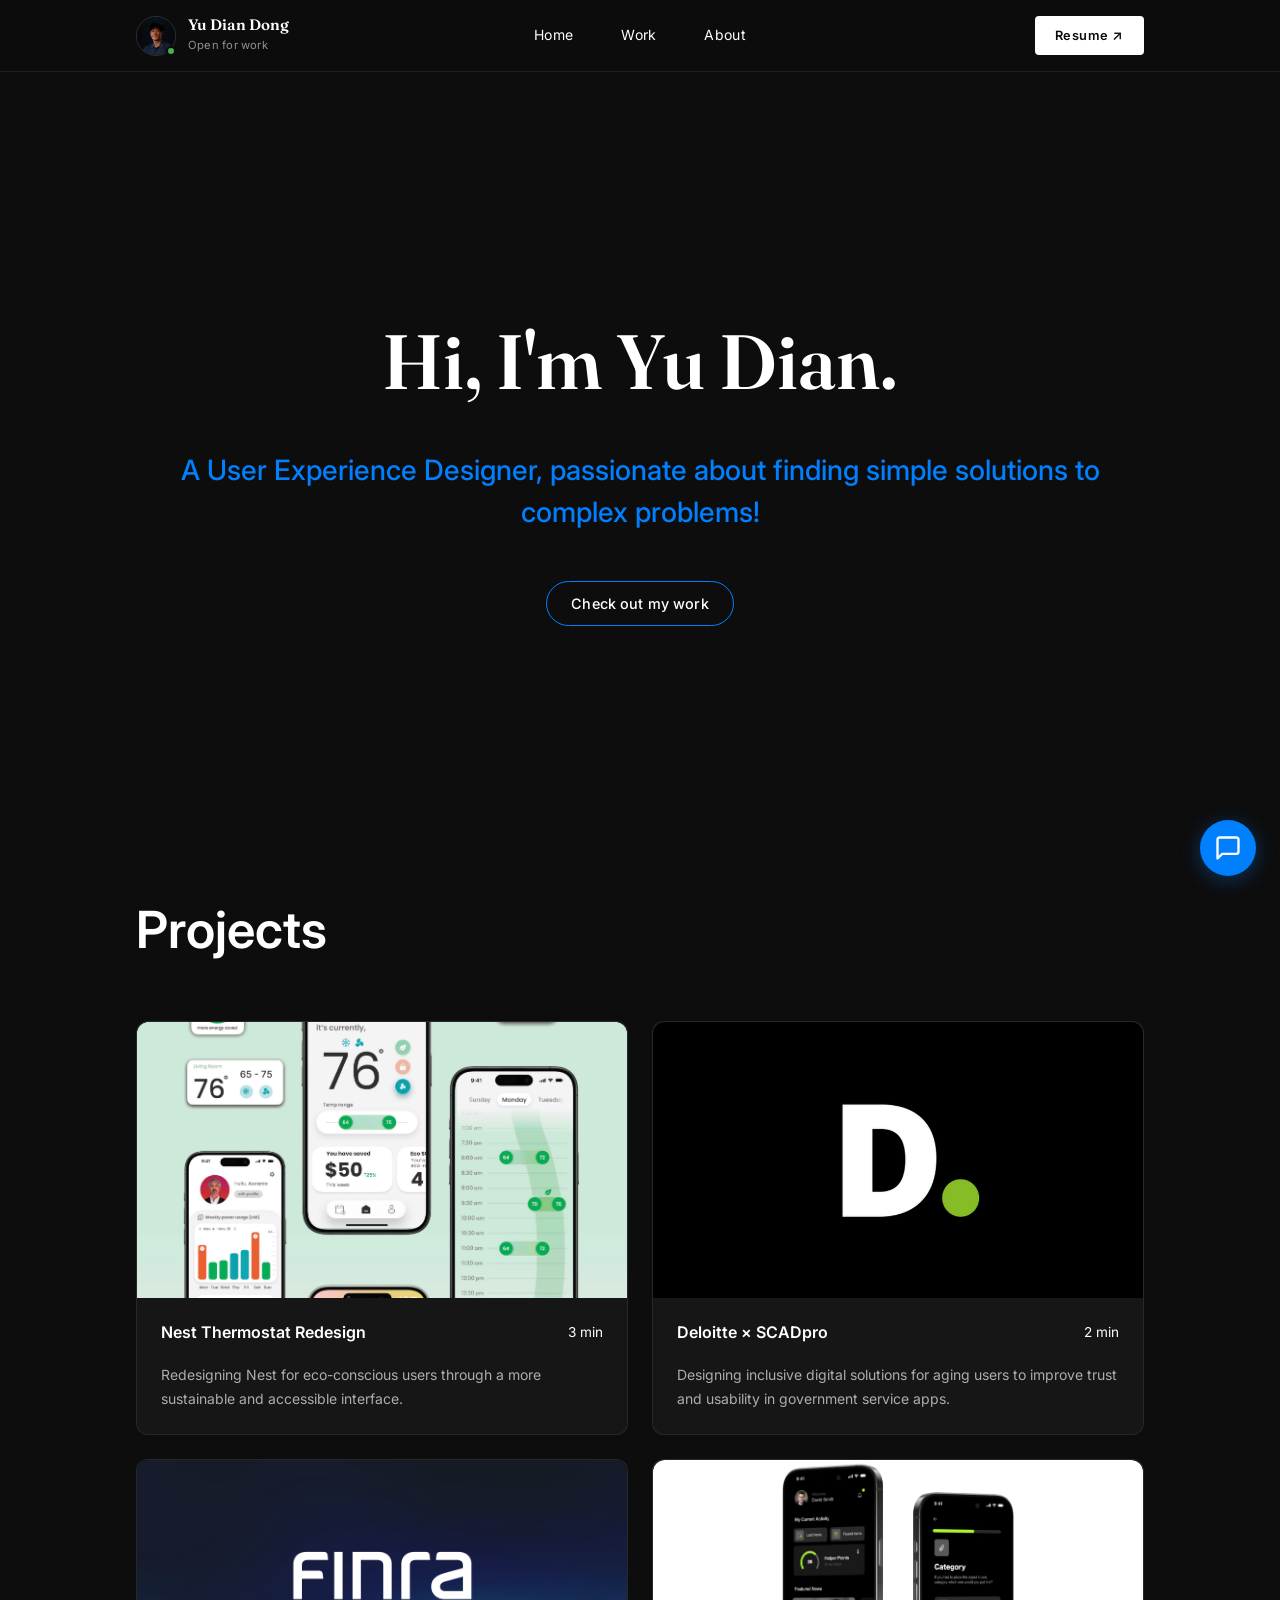
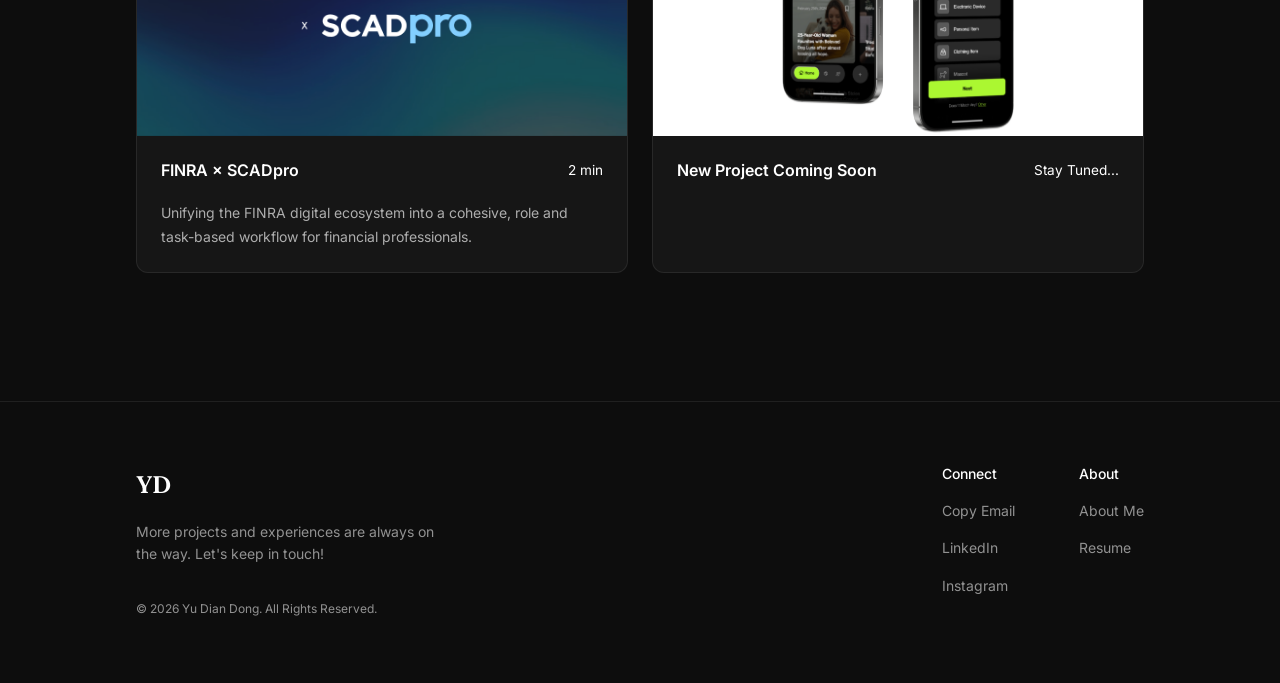
==== commit 2c6173b7: "Update index.html" ====
--- a/index.html
+++ b/index.html
@@ -34,7 +34,7 @@
           <a href="about.html" class="site-nav__link">About</a>
         </div>
 
-        <div class="site-nav__actions">
+        <div class="site-nav__actions"> 
           <a
             href="https://drive.google.com/file/d/1kiobH4x5Cl2rX7z3iEvS0YN4FEhfI2Ea/view?usp=sharing"
             class="site-nav__resume"
@@ -74,8 +74,7 @@
           <div class="hero__text">
             <h1 id="hero-heading" class="hero__title">Hi, I'm Yu Dian.</h1>
             <p class="hero__subtext">
-              A User Experience Designer dedicated to solving complex UX problems,<br>
-              building clean systems, and delivering user-first results.
+              A User Experience Designer, passionate about finding simple solutions to complex problems!
             </p>
             <div class="hero__actions">
               <a href="#work" class="hero__btn hero__btn--primary">Check out my work</a>
@@ -143,22 +142,23 @@
             </div>
           </a>
 
-          <a href="case-study-slack.html" class="case-card case-card--link">
-            <div class="case-card__media case-card__media--slack">
-              <img
-                src="images/Slackthumbanil.png"
-                alt="Slack Redesign project thumbnail"
-              >
-            </div>
-            <div class="case-card__body">
-              <p class="case-card__title-line">
-                <span class="case-card__title">Slack Redesign</span><span class="case-card__sep"> · </span><span class="case-card__time">3 min</span>
-              </p>
-              <p class="case-card__desc">
-                End-to-end UX research and validation. Identified key friction points and confirmed redesigns fixed both severity-4 issues.
-              </p>
-            </div>
-          </a>
+          <div class="case-card case-card--static" aria-label="New Project (Coming Soon)">
+            <div class="case-card__media case-card__media--placeholder">
+              <img
+                src="images/casestudycomingoson.png"
+                alt="Coming soon project thumbnail"
+                class="case-card__coming-soon-img"
+              >
+            </div>
+            <div class="case-card__body">
+              <p class="case-card__title-line">
+                <span class="case-card__title">New Project Coming Soon</span><span class="case-card__sep"> · </span><span class="case-card__time">Stay Tuned...</span>
+              </p>
+              <p class="case-card__desc">
+              
+              </p>
+            </div>
+          </div>
         </div>
       </div>
     </section>
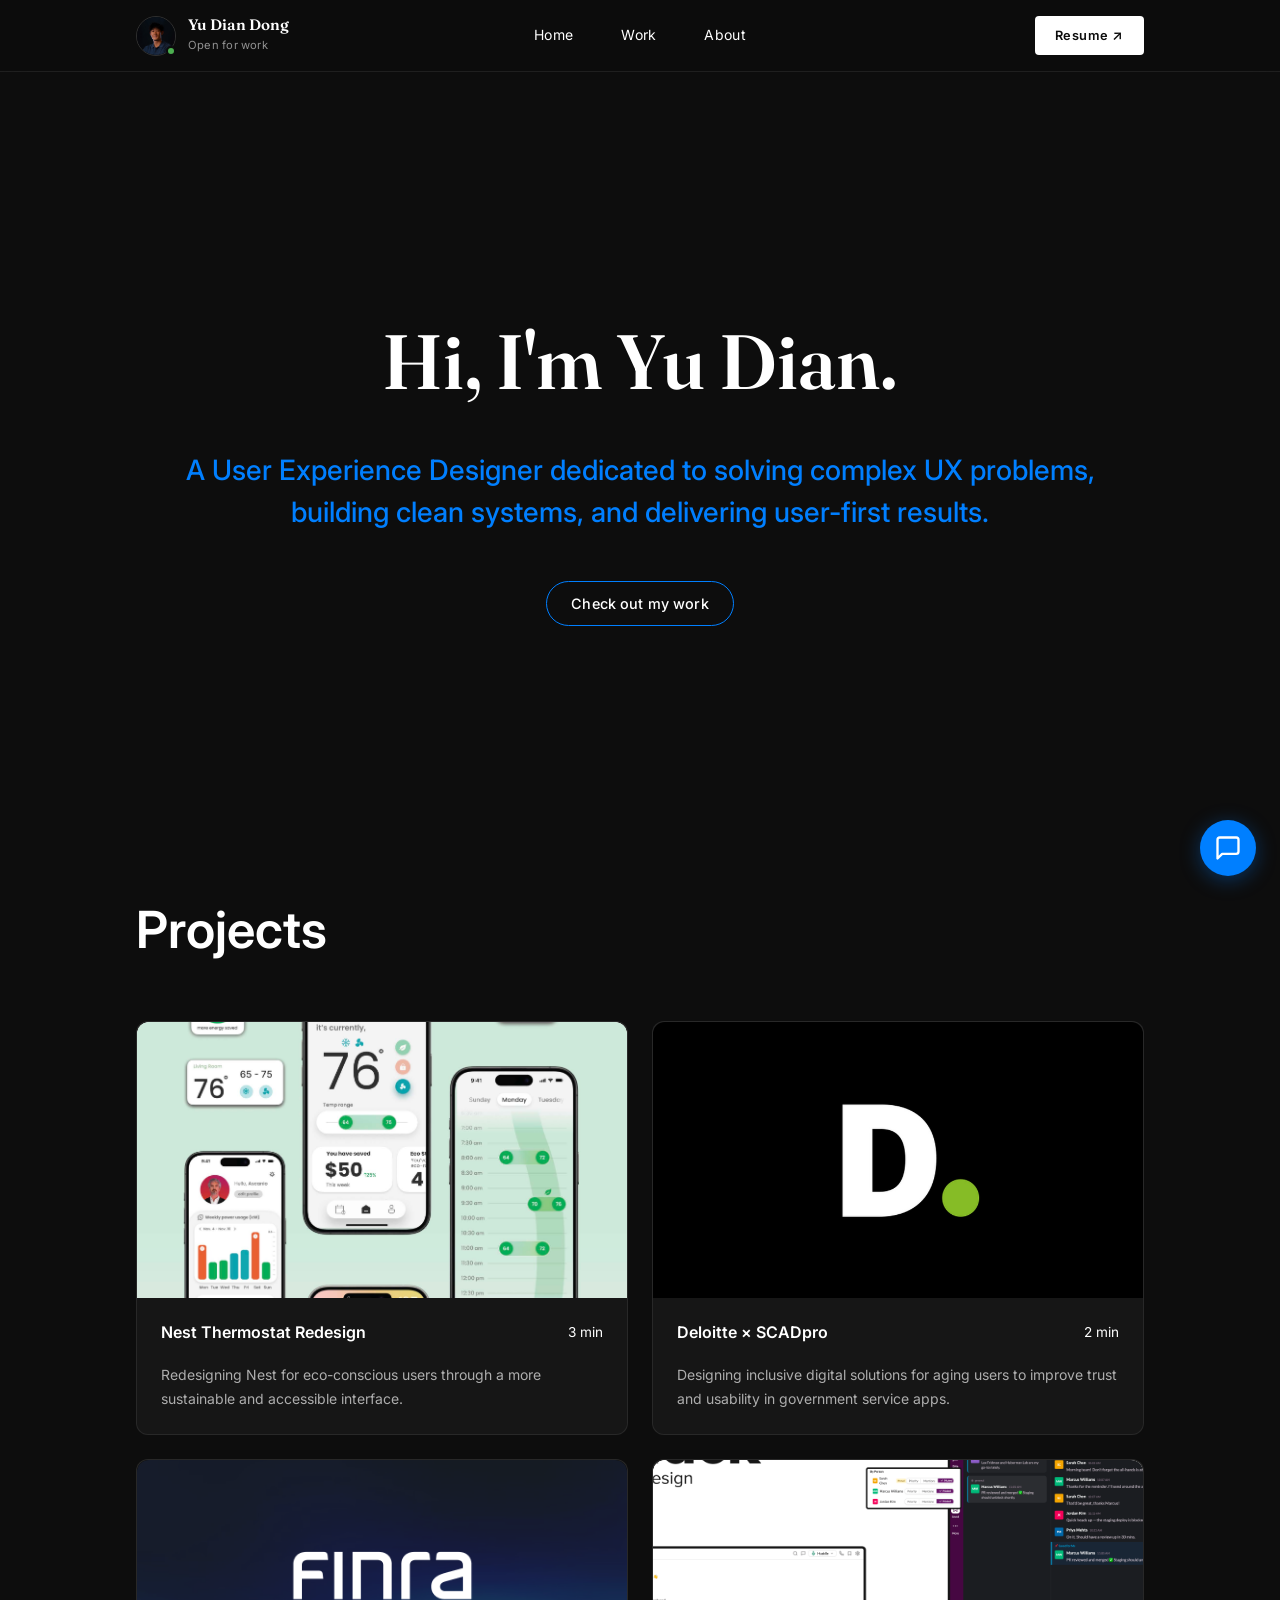
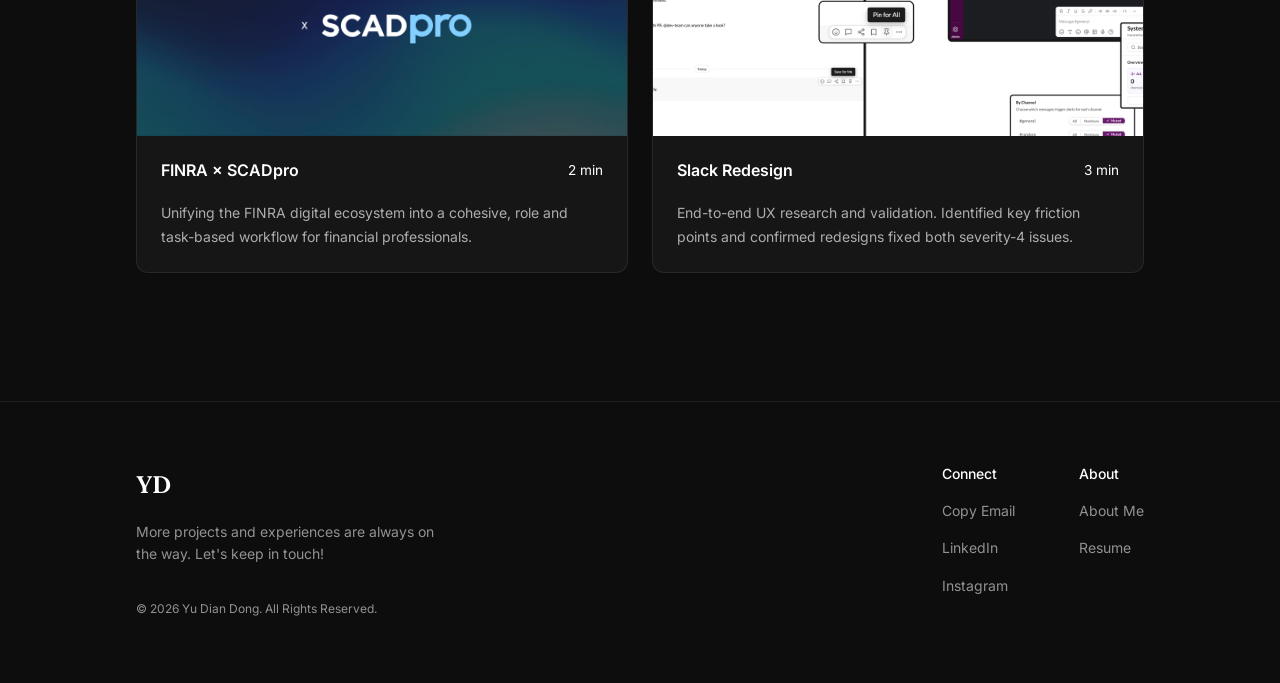
==== commit c81450c8: "Merge pull request #1 from Yudian0815/cursor/fix-hero-portrait-display" ====
--- a/index.html
+++ b/index.html
@@ -1,6 +1,6 @@
 <!DOCTYPE html>
 <html lang="en">
-<head>
+<head> 
   <meta charset="UTF-8">
   <meta name="viewport" content="width=device-width, initial-scale=1.0">
   <title>Yu Dian Dong</title>
@@ -74,7 +74,8 @@
           <div class="hero__text">
             <h1 id="hero-heading" class="hero__title">Hi, I'm Yu Dian.</h1>
             <p class="hero__subtext">
-              A User Experience Designer, passionate about finding simple solutions to complex problems!
+              A User Experience Designer dedicated to solving complex UX problems,<br>
+              building clean systems, and delivering user-first results.
             </p>
             <div class="hero__actions">
               <a href="#work" class="hero__btn hero__btn--primary">Check out my work</a>
@@ -142,23 +143,22 @@
             </div>
           </a>
 
-          <div class="case-card case-card--static" aria-label="New Project (Coming Soon)">
-            <div class="case-card__media case-card__media--placeholder">
-              <img
-                src="images/casestudycomingoson.png"
-                alt="Coming soon project thumbnail"
-                class="case-card__coming-soon-img"
-              >
-            </div>
-            <div class="case-card__body">
-              <p class="case-card__title-line">
-                <span class="case-card__title">New Project Coming Soon</span><span class="case-card__sep"> · </span><span class="case-card__time">Stay Tuned...</span>
-              </p>
-              <p class="case-card__desc">
-              
-              </p>
-            </div>
-          </div>
+          <a href="case-study-slack.html" class="case-card case-card--link">
+            <div class="case-card__media case-card__media--slack">
+              <img
+                src="images/Slackthumbanil.png"
+                alt="Slack Redesign project thumbnail"
+              >
+            </div>
+            <div class="case-card__body">
+              <p class="case-card__title-line">
+                <span class="case-card__title">Slack Redesign</span><span class="case-card__sep"> · </span><span class="case-card__time">3 min</span>
+              </p>
+              <p class="case-card__desc">
+                End-to-end UX research and validation. Identified key friction points and confirmed redesigns fixed both severity-4 issues.
+              </p>
+            </div>
+          </a>
         </div>
       </div>
     </section>
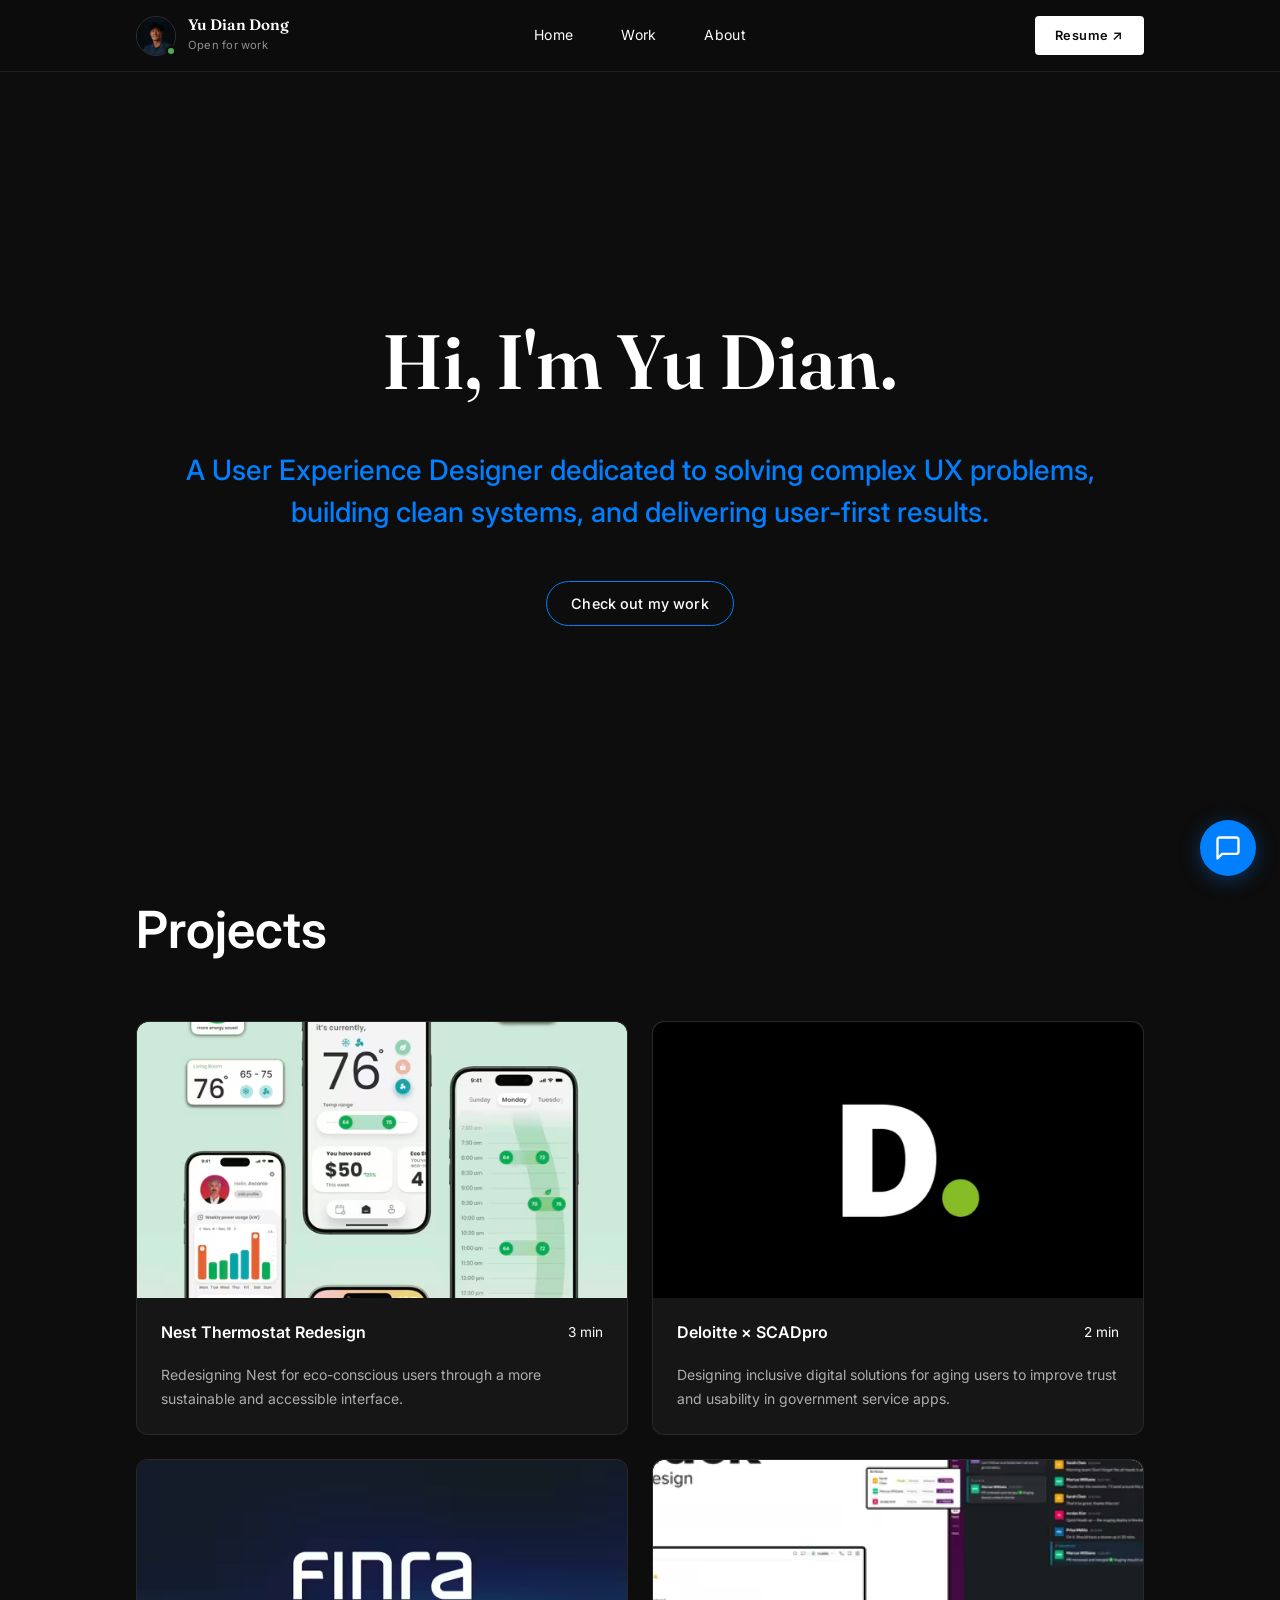
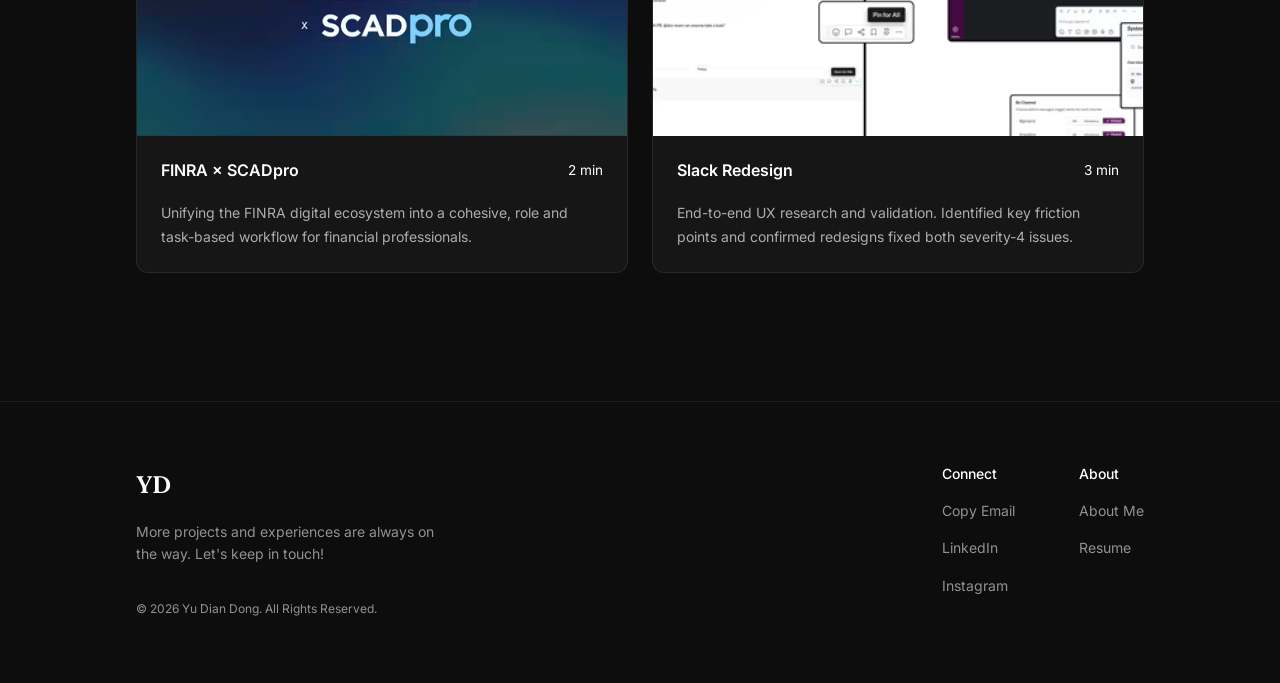
==== commit ab0f61a2: "Optimize site images and update About tennis bio copy. Add responsive AVIF/WebP variants with lazy l" ====
--- a/index.html
+++ b/index.html
@@ -11,22 +11,29 @@
   <header class="site-header">
     <nav class="site-nav" aria-label="Primary navigation">
       <div class="site-nav__inner">
-        <a href="index.html" class="site-nav__brand">
-          <span class="site-nav__avatar-wrap">
-            <img
-              src="images/hero-portrait.jpg"
-              alt=""
-              class="site-nav__avatar"
-              width="40"
-              height="40"
-            >
-            <span class="site-nav__pulse" aria-hidden="true"></span>
-          </span>
-          <span class="site-nav__brand-text">
-            <span class="site-nav__brand-name">Yu Dian Dong</span>
-            <span class="site-nav__brand-status">Open for work</span>
-          </span>
-        </a>
+        <div class="site-nav__brand">
+          <button
+            type="button"
+            class="site-nav__avatar-btn"
+            data-portrait-src="images/opt/hero-portrait-960w-lightbox.webp"
+            aria-label="View profile photo"
+          >
+            <span class="site-nav__avatar-wrap">
+              <picture>
+  <source type="image/avif" srcset="images/opt/hero-portrait-80w.avif 80w, images/opt/hero-portrait-160w.avif 160w, images/opt/hero-portrait-320w.avif 320w, images/opt/hero-portrait-640w.avif 640w, images/opt/hero-portrait-960w.avif 960w" sizes="40px">
+  <source type="image/webp" srcset="images/opt/hero-portrait-80w.webp 80w, images/opt/hero-portrait-160w.webp 160w, images/opt/hero-portrait-320w.webp 320w, images/opt/hero-portrait-640w.webp 640w, images/opt/hero-portrait-960w.webp 960w" sizes="40px">
+  <img src="images/opt/hero-portrait-80w.webp" class="site-nav__avatar" width="40" height="40" alt="" loading="eager" decoding="async" fetchpriority="high" data-lightbox-src="images/opt/hero-portrait-960w-lightbox.webp">
+</picture>
+              <span class="site-nav__pulse" aria-hidden="true"></span>
+            </span>
+          </button>
+          <a href="index.html" class="site-nav__brand-link">
+            <span class="site-nav__brand-text">
+              <span class="site-nav__brand-name">Yu Dian Dong</span>
+              <span class="site-nav__brand-status">Open for work</span>
+            </span>
+          </a>
+        </div>
 
         <div class="site-nav__links">
           <a href="index.html" class="site-nav__link">Home</a>
@@ -92,10 +99,11 @@
         <div class="work__grid">
           <a href="case-study-nest.html" class="case-card case-card--link">
             <div class="case-card__media case-card__media--nest">
-              <img
-                src="images/Nest-Thermostat_Thumbnail.jpg"
-                alt="Nest Thermostat Redesign project thumbnail"
-              >
+              <picture>
+  <source type="image/avif" srcset="images/opt/nest-thermostat-thumbnail-400w.avif 400w, images/opt/nest-thermostat-thumbnail-600w.avif 600w, images/opt/nest-thermostat-thumbnail-800w.avif 800w" sizes="(min-width: 1024px) 33vw, (min-width: 768px) 50vw, 100vw">
+  <source type="image/webp" srcset="images/opt/nest-thermostat-thumbnail-400w.webp 400w, images/opt/nest-thermostat-thumbnail-600w.webp 600w, images/opt/nest-thermostat-thumbnail-800w.webp 800w" sizes="(min-width: 1024px) 33vw, (min-width: 768px) 50vw, 100vw">
+  <img src="images/opt/nest-thermostat-thumbnail-400w.webp" alt="Nest Thermostat Redesign project thumbnail" loading="lazy" decoding="async">
+</picture>
             </div>
             <div class="case-card__body">
               <p class="case-card__title-line">
@@ -110,10 +118,11 @@
 
           <a href="case-study-deloitte.html" class="case-card case-card--link">
             <div class="case-card__media case-card__media--deloitte">
-              <img
-                src="images/Deloitte_Thumbnail.webp"
-                alt="Deloitte x SCADpro project thumbnail"
-              >
+              <picture>
+  <source type="image/avif" srcset="images/opt/deloitte-thumbnail-400w.avif 400w, images/opt/deloitte-thumbnail-600w.avif 600w, images/opt/deloitte-thumbnail-800w.avif 800w" sizes="(min-width: 1024px) 33vw, (min-width: 768px) 50vw, 100vw">
+  <source type="image/webp" srcset="images/opt/deloitte-thumbnail-400w.webp 400w, images/opt/deloitte-thumbnail-600w.webp 600w, images/opt/deloitte-thumbnail-800w.webp 800w" sizes="(min-width: 1024px) 33vw, (min-width: 768px) 50vw, 100vw">
+  <img src="images/opt/deloitte-thumbnail-400w.webp" alt="Deloitte x SCADpro project thumbnail" loading="lazy" decoding="async">
+</picture>
             </div>
             <div class="case-card__body">
               <p class="case-card__title-line">
@@ -128,10 +137,11 @@
 
           <a href="case-study-finra.html" class="case-card case-card--link">
             <div class="case-card__media case-card__media--finra">
-              <img
-                src="images/Finra_thumbnail.jpg"
-                alt="FINRA x SCADpro project thumbnail"
-              >
+              <picture>
+  <source type="image/avif" srcset="images/opt/finra-thumbnail-400w.avif 400w, images/opt/finra-thumbnail-600w.avif 600w, images/opt/finra-thumbnail-800w.avif 800w" sizes="(min-width: 1024px) 33vw, (min-width: 768px) 50vw, 100vw">
+  <source type="image/webp" srcset="images/opt/finra-thumbnail-400w.webp 400w, images/opt/finra-thumbnail-600w.webp 600w, images/opt/finra-thumbnail-800w.webp 800w" sizes="(min-width: 1024px) 33vw, (min-width: 768px) 50vw, 100vw">
+  <img src="images/opt/finra-thumbnail-400w.webp" alt="FINRA x SCADpro project thumbnail" loading="lazy" decoding="async">
+</picture>
             </div>
             <div class="case-card__body">
               <p class="case-card__title-line">
@@ -145,10 +155,11 @@
 
           <a href="case-study-slack.html" class="case-card case-card--link">
             <div class="case-card__media case-card__media--slack">
-              <img
-                src="images/Slackthumbanil.png"
-                alt="Slack Redesign project thumbnail"
-              >
+              <picture>
+  <source type="image/avif" srcset="images/opt/slackthumbanil-400w.avif 400w, images/opt/slackthumbanil-600w.avif 600w, images/opt/slackthumbanil-800w.avif 800w" sizes="(min-width: 1024px) 33vw, (min-width: 768px) 50vw, 100vw">
+  <source type="image/webp" srcset="images/opt/slackthumbanil-400w.webp 400w, images/opt/slackthumbanil-600w.webp 600w, images/opt/slackthumbanil-800w.webp 800w" sizes="(min-width: 1024px) 33vw, (min-width: 768px) 50vw, 100vw">
+  <img src="images/opt/slackthumbanil-400w.webp" alt="Slack Redesign project thumbnail" loading="lazy" decoding="async">
+</picture>
             </div>
             <div class="case-card__body">
               <p class="case-card__title-line">
--- a/css/style.css
+++ b/css/style.css
@@ -227,6 +227,127 @@
   color: inherit;
 }
 
+.site-nav__avatar-btn {
+  padding: 0;
+  margin: 0;
+  border: none;
+  background: transparent;
+  cursor: pointer;
+  border-radius: 50%;
+  flex-shrink: 0;
+  line-height: 0;
+  transition: transform 0.2s ease, opacity 0.2s ease;
+}
+
+.site-nav__avatar-btn:hover {
+  transform: scale(1.04);
+}
+
+.site-nav__avatar-btn:focus-visible {
+  outline: 2px solid #007FFF;
+  outline-offset: 3px;
+}
+
+.site-nav__brand-link {
+  display: flex;
+  align-items: center;
+  text-decoration: none;
+  color: inherit;
+  min-width: 0;
+}
+
+.site-nav__brand-link:hover .site-nav__brand-name,
+.site-nav__brand-link:focus-visible .site-nav__brand-name {
+  color: rgba(255, 255, 255, 0.88);
+}
+
+.site-nav__brand-link:focus-visible {
+  outline: 2px solid #007FFF;
+  outline-offset: 4px;
+  border-radius: 6px;
+}
+
+/* Nav profile portrait lightbox */
+.portrait-lightbox {
+  position: fixed;
+  inset: 0;
+  z-index: 400;
+  display: flex;
+  align-items: center;
+  justify-content: center;
+  padding: clamp(3.5rem, 8vh, 4.5rem) clamp(1rem, 4vw, 2.5rem) clamp(1.5rem, 4vh, 2.5rem);
+  opacity: 0;
+  visibility: hidden;
+  pointer-events: none;
+  transition: opacity 0.25s ease, visibility 0.25s ease;
+}
+
+.portrait-lightbox.is-open {
+  opacity: 1;
+  visibility: visible;
+  pointer-events: auto;
+}
+
+.portrait-lightbox__backdrop {
+  position: absolute;
+  inset: 0;
+  background: rgba(0, 0, 0, 0.92);
+  backdrop-filter: blur(10px);
+  -webkit-backdrop-filter: blur(10px);
+  cursor: pointer;
+}
+
+.portrait-lightbox__close {
+  position: absolute;
+  top: clamp(0.85rem, 2.5vh, 1.35rem);
+  right: clamp(0.85rem, 2.5vw, 1.5rem);
+  z-index: 2;
+  border: 1px solid rgba(255, 255, 255, 0.2);
+  border-radius: 999px;
+  background: rgba(12, 12, 12, 0.88);
+  color: #FFFFFF;
+  font-family: 'Inter', system-ui, sans-serif;
+  font-size: 0.85rem;
+  font-weight: 500;
+  padding: 0.55rem 0.95rem;
+  cursor: pointer;
+  transition: background 0.2s ease, border-color 0.2s ease;
+}
+
+.portrait-lightbox__close:hover,
+.portrait-lightbox__close:focus-visible {
+  background: rgba(0, 127, 255, 0.22);
+  border-color: rgba(0, 127, 255, 0.55);
+  outline: none;
+}
+
+.portrait-lightbox__stage {
+  position: relative;
+  z-index: 1;
+  width: min(92vw, 720px);
+  max-height: min(88vh, 900px);
+  display: flex;
+  align-items: center;
+  justify-content: center;
+  pointer-events: none;
+}
+
+.portrait-lightbox__img {
+  max-width: 100%;
+  max-height: min(88vh, 900px);
+  width: auto;
+  height: auto;
+  object-fit: contain;
+  border-radius: 16px;
+  box-shadow: 0 24px 64px rgba(0, 0, 0, 0.55);
+  pointer-events: none;
+  user-select: none;
+}
+
+body.portrait-lightbox-open {
+  overflow: hidden;
+}
+
 .site-nav__avatar-wrap {
   position: relative;
   display: inline-flex;
@@ -678,11 +799,6 @@
   box-shadow: 0 20px 60px rgba(0, 0, 0, 0.5);
 }
 
-/* Custom cursor for interactive case studies */
-.case-card--link {
-  cursor: url("data:image/svg+xml,%3Csvg xmlns='http://www.w3.org/2000/svg' width='52' height='52' viewBox='0 0 52 52'%3E%3Cdefs%3E%3CradialGradient id='g' cx='50%25' cy='50%25' r='50%25'%3E%3Cstop offset='0%25' stop-color='%23FFFFFF' stop-opacity='0.96'/%3E%3Cstop offset='100%25' stop-color='%23E5E7EB' stop-opacity='0.9'/%3E%3C/radialGradient%3E%3C/defs%3E%3Ccircle cx='26' cy='26' r='22' fill='url(%23g)' stroke='%23000000' stroke-width='1.8'/%3E%3Cpath d='M21 31 L32 20 M24 20 H32 V28' fill='none' stroke='%23000000' stroke-width='1.8' stroke-linecap='round' stroke-linejoin='round'/%3E%3C/svg%3E") 26 26, pointer;
-}
-
 .case-card--static {
   cursor: default;
 }
@@ -693,6 +809,12 @@
   overflow: hidden;
   background: #0D0D0D;
   border-radius: 12px 12px 0 0;
+}
+
+.case-card__media picture {
+  width: 100%;
+  height: 100%;
+  display: block;
 }
 
 .case-card__media img {
@@ -988,6 +1110,14 @@
     padding-left: var(--space-96);
     padding-right: var(--space-96);
   }
+}
+
+.case-study__hero-img picture,
+.case-study__img-raw picture,
+.case-study__img-wrap picture,
+.case-study__wireframe-wrap picture {
+  width: 100%;
+  display: block;
 }
 
 /* Hero image (first after nav) */
@@ -3580,6 +3710,12 @@
 .bounce-card.card-3 { z-index: 2; }
 .bounce-card.card-4 { z-index: 1; }
 
+.bounce-card picture {
+  width: 100%;
+  height: 100%;
+  display: block;
+}
+
 .bounce-card img {
   width: 100%;
   height: 100%;
@@ -3755,62 +3891,34 @@
 }
 
 /* --------------------------------------------------------------
-   ABOUT — Hero + In short + View more
+   ABOUT — Landing (In short)
    -------------------------------------------------------------- */
 
-.about-hero {
-  min-height: calc(100vh - 72px);
+.about-landing {
+  min-height: 100svh;
   display: flex;
   flex-direction: column;
   justify-content: flex-start;
-  padding: calc(72px + var(--space-128) + var(--space-96)) 0 var(--space-48);
+  padding: calc(60px + var(--space-128)) 0 var(--space-48);
   position: relative;
-  width: 100%;
   box-sizing: border-box;
 }
 
-.about-hero__title {
-  margin: 0;
-  width: 100%;
-  max-width: none;
-  font-family: 'Inter', system-ui, sans-serif;
-  font-size: clamp(1.85rem, 3.6vw, 2.85rem);
-  font-weight: 500;
-  line-height: 1.35;
-  letter-spacing: -0.02em;
-  color: var(--color-text);
-  text-align: left;
-}
-
-.about-hero__line {
-  display: block;
-  width: 100%;
-}
-
-.about-hero__line + .about-hero__line {
-  margin-top: 0.55em;
-}
-
-.about-hero__em {
-  font-style: italic;
-  font-weight: inherit;
-}
-
-.about-landing {
-  min-height: 0;
-  display: block;
-  padding: var(--space-96) 0 var(--space-48);
-  position: relative;
-  scroll-margin-top: 96px;
+@media (min-width: 768px) {
+  .about-landing {
+    padding-top: calc(72px + var(--space-128));
+  }
 }
 
 .about-landing__row {
+  flex: 1;
   display: flex;
   flex-direction: row;
-  align-items: flex-start;
+  align-items: center;
   gap: var(--space-64);
   flex-wrap: wrap;
   width: 100%;
+  min-height: 0;
 }
 
 .about-landing__copy {
@@ -3839,6 +3947,11 @@
 .about-landing__media {
   flex: 1 1 50%;
   min-width: 280px;
+}
+
+.about-landing__media picture {
+  width: 100%;
+  display: block;
 }
 
 .about-landing__media img {
@@ -3863,6 +3976,7 @@
 .about-view-more {
   align-self: flex-start;
   margin-top: auto;
+  flex-shrink: 0;
   padding-top: var(--space-40);
   display: inline-flex;
   flex-direction: row;
@@ -3878,18 +3992,6 @@
   animation: about-view-more-pulse 2s ease-in-out infinite;
 }
 
-.about-view-more--left {
-  align-self: flex-start;
-  margin-right: auto;
-  text-align: left;
-}
-
-.about-view-more--right {
-  align-self: flex-end;
-  margin-left: auto;
-  text-align: right;
-}
-
 .about-view-more:hover,
 .about-view-more:focus-visible {
   color: #007FFF;
@@ -3929,14 +4031,6 @@
   .about-view-more__arrow {
     animation: none;
   }
-}
-
-/* About hero CTA polish */
-.about-hero__cta:hover,
-.about-hero__cta:focus-visible {
-  transform: translateY(-2px);
-  background: rgba(0, 127, 255, 0.22);
-  border-color: #1f93ff;
 }
 
 /* --------------------------------------------------------------
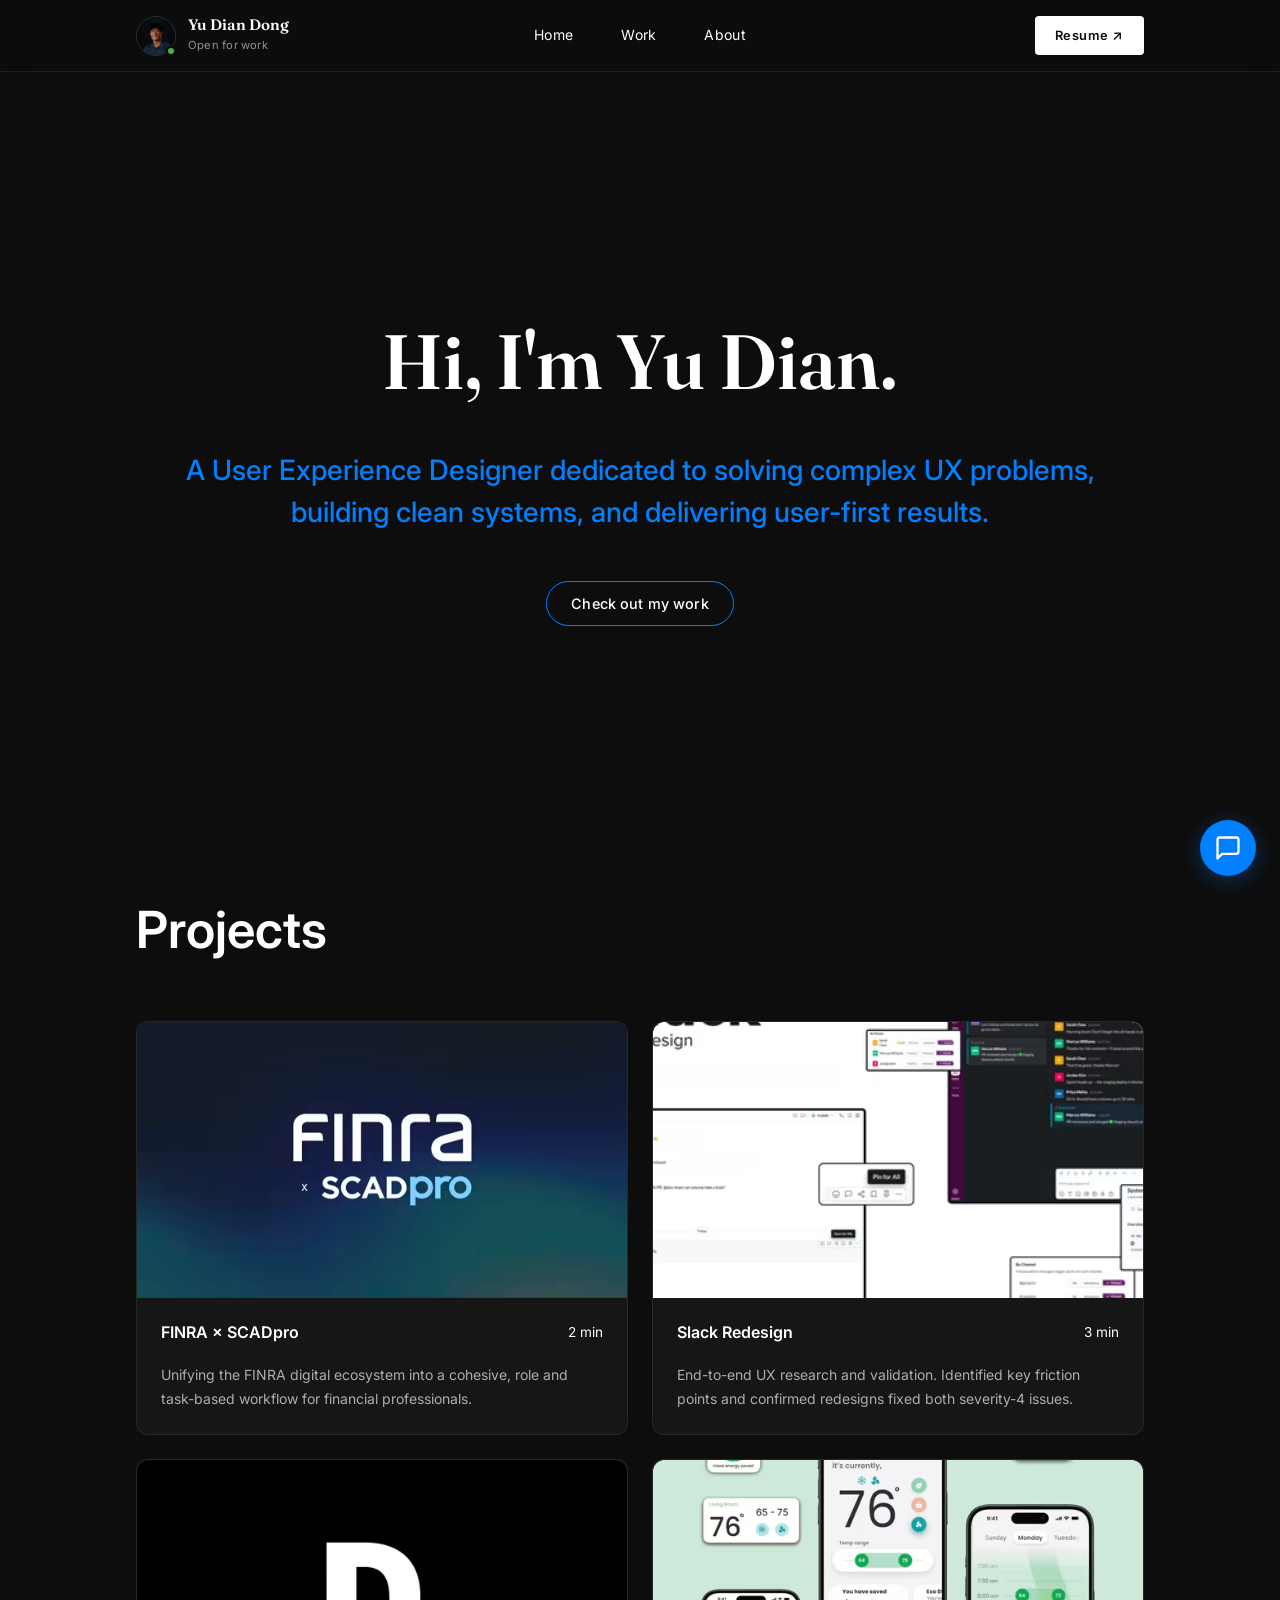
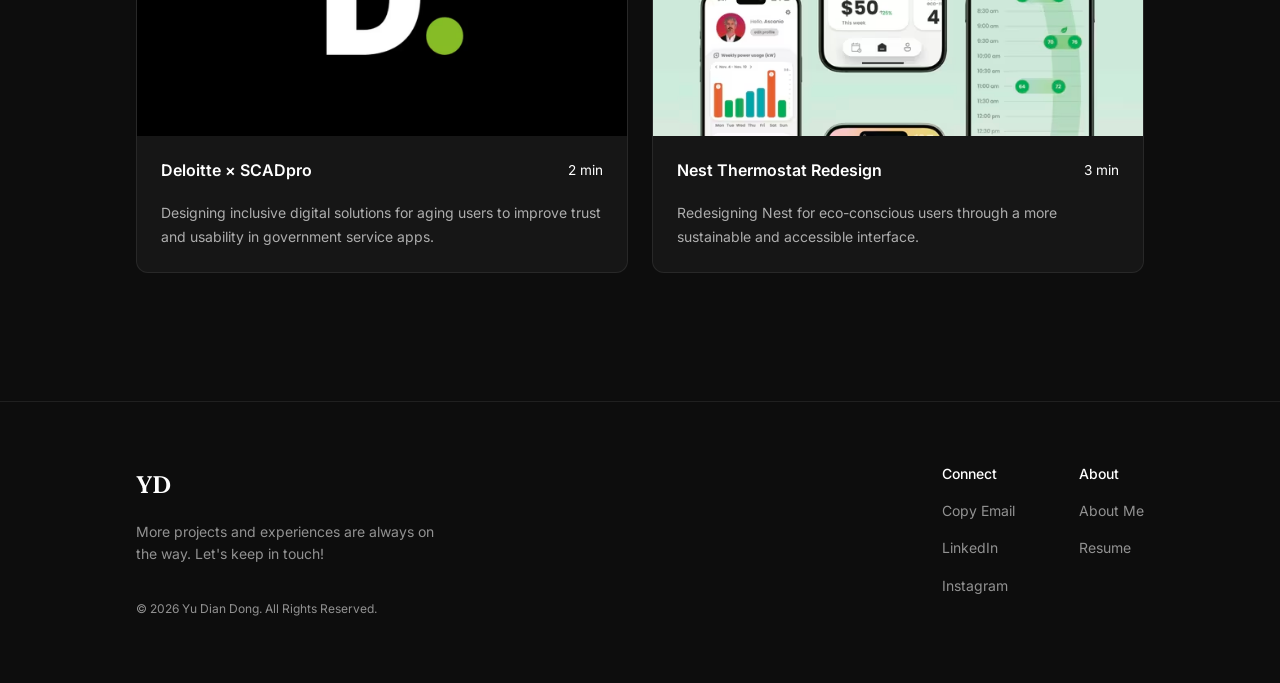
==== commit 2a5b4117: "Reorder project cards: FINRA, Slack, Deloitte, Nest. Co-authored-by: Cursor <cursoragent@cursor.com>" ====
--- a/index.html
+++ b/index.html
@@ -97,6 +97,61 @@
         <h2 id="work-heading" class="work__title">Projects</h2>
 
         <div class="work__grid">
+          <a href="case-study-finra.html" class="case-card case-card--link">
+            <div class="case-card__media case-card__media--finra">
+              <picture>
+  <source type="image/avif" srcset="images/opt/finra-thumbnail-400w.avif 400w, images/opt/finra-thumbnail-600w.avif 600w, images/opt/finra-thumbnail-800w.avif 800w" sizes="(min-width: 1024px) 33vw, (min-width: 768px) 50vw, 100vw">
+  <source type="image/webp" srcset="images/opt/finra-thumbnail-400w.webp 400w, images/opt/finra-thumbnail-600w.webp 600w, images/opt/finra-thumbnail-800w.webp 800w" sizes="(min-width: 1024px) 33vw, (min-width: 768px) 50vw, 100vw">
+  <img src="images/opt/finra-thumbnail-400w.webp" alt="FINRA x SCADpro project thumbnail" loading="lazy" decoding="async">
+</picture>
+            </div>
+            <div class="case-card__body">
+              <p class="case-card__title-line">
+                <span class="case-card__title">FINRA × SCADpro</span><span class="case-card__sep"> · </span><span class="case-card__time">2 min</span>
+              </p>
+              <p class="case-card__desc">
+                Unifying the FINRA digital ecosystem into a cohesive, role and task-based workflow for financial professionals.
+              </p>
+            </div>
+          </a>
+
+          <a href="case-study-slack.html" class="case-card case-card--link">
+            <div class="case-card__media case-card__media--slack">
+              <picture>
+  <source type="image/avif" srcset="images/opt/slackthumbanil-400w.avif 400w, images/opt/slackthumbanil-600w.avif 600w, images/opt/slackthumbanil-800w.avif 800w" sizes="(min-width: 1024px) 33vw, (min-width: 768px) 50vw, 100vw">
+  <source type="image/webp" srcset="images/opt/slackthumbanil-400w.webp 400w, images/opt/slackthumbanil-600w.webp 600w, images/opt/slackthumbanil-800w.webp 800w" sizes="(min-width: 1024px) 33vw, (min-width: 768px) 50vw, 100vw">
+  <img src="images/opt/slackthumbanil-400w.webp" alt="Slack Redesign project thumbnail" loading="lazy" decoding="async">
+</picture>
+            </div>
+            <div class="case-card__body">
+              <p class="case-card__title-line">
+                <span class="case-card__title">Slack Redesign</span><span class="case-card__sep"> · </span><span class="case-card__time">3 min</span>
+              </p>
+              <p class="case-card__desc">
+                End-to-end UX research and validation. Identified key friction points and confirmed redesigns fixed both severity-4 issues.
+              </p>
+            </div>
+          </a>
+
+          <a href="case-study-deloitte.html" class="case-card case-card--link">
+            <div class="case-card__media case-card__media--deloitte">
+              <picture>
+  <source type="image/avif" srcset="images/opt/deloitte-thumbnail-400w.avif 400w, images/opt/deloitte-thumbnail-600w.avif 600w, images/opt/deloitte-thumbnail-800w.avif 800w" sizes="(min-width: 1024px) 33vw, (min-width: 768px) 50vw, 100vw">
+  <source type="image/webp" srcset="images/opt/deloitte-thumbnail-400w.webp 400w, images/opt/deloitte-thumbnail-600w.webp 600w, images/opt/deloitte-thumbnail-800w.webp 800w" sizes="(min-width: 1024px) 33vw, (min-width: 768px) 50vw, 100vw">
+  <img src="images/opt/deloitte-thumbnail-400w.webp" alt="Deloitte x SCADpro project thumbnail" loading="lazy" decoding="async">
+</picture>
+            </div>
+            <div class="case-card__body">
+              <p class="case-card__title-line">
+                <span class="case-card__title">Deloitte × SCADpro</span><span class="case-card__sep"> · </span><span class="case-card__time">2 min</span>
+              </p>
+              <p class="case-card__desc">
+                Designing inclusive digital solutions for aging users to improve trust and usability
+                in government service apps.
+              </p>
+            </div>
+          </a>
+
           <a href="case-study-nest.html" class="case-card case-card--link">
             <div class="case-card__media case-card__media--nest">
               <picture>
@@ -112,61 +167,6 @@
               <p class="case-card__desc">
                 Redesigning Nest for eco-conscious users through a more sustainable and
                 accessible interface.
-              </p>
-            </div>
-          </a>
-
-          <a href="case-study-deloitte.html" class="case-card case-card--link">
-            <div class="case-card__media case-card__media--deloitte">
-              <picture>
-  <source type="image/avif" srcset="images/opt/deloitte-thumbnail-400w.avif 400w, images/opt/deloitte-thumbnail-600w.avif 600w, images/opt/deloitte-thumbnail-800w.avif 800w" sizes="(min-width: 1024px) 33vw, (min-width: 768px) 50vw, 100vw">
-  <source type="image/webp" srcset="images/opt/deloitte-thumbnail-400w.webp 400w, images/opt/deloitte-thumbnail-600w.webp 600w, images/opt/deloitte-thumbnail-800w.webp 800w" sizes="(min-width: 1024px) 33vw, (min-width: 768px) 50vw, 100vw">
-  <img src="images/opt/deloitte-thumbnail-400w.webp" alt="Deloitte x SCADpro project thumbnail" loading="lazy" decoding="async">
-</picture>
-            </div>
-            <div class="case-card__body">
-              <p class="case-card__title-line">
-                <span class="case-card__title">Deloitte × SCADpro</span><span class="case-card__sep"> · </span><span class="case-card__time">2 min</span>
-              </p>
-              <p class="case-card__desc">
-                Designing inclusive digital solutions for aging users to improve trust and usability
-                in government service apps.
-              </p>
-            </div>
-          </a>
-
-          <a href="case-study-finra.html" class="case-card case-card--link">
-            <div class="case-card__media case-card__media--finra">
-              <picture>
-  <source type="image/avif" srcset="images/opt/finra-thumbnail-400w.avif 400w, images/opt/finra-thumbnail-600w.avif 600w, images/opt/finra-thumbnail-800w.avif 800w" sizes="(min-width: 1024px) 33vw, (min-width: 768px) 50vw, 100vw">
-  <source type="image/webp" srcset="images/opt/finra-thumbnail-400w.webp 400w, images/opt/finra-thumbnail-600w.webp 600w, images/opt/finra-thumbnail-800w.webp 800w" sizes="(min-width: 1024px) 33vw, (min-width: 768px) 50vw, 100vw">
-  <img src="images/opt/finra-thumbnail-400w.webp" alt="FINRA x SCADpro project thumbnail" loading="lazy" decoding="async">
-</picture>
-            </div>
-            <div class="case-card__body">
-              <p class="case-card__title-line">
-                <span class="case-card__title">FINRA × SCADpro</span><span class="case-card__sep"> · </span><span class="case-card__time">2 min</span>
-              </p>
-              <p class="case-card__desc">
-                Unifying the FINRA digital ecosystem into a cohesive, role and task-based workflow for financial professionals.
-              </p>
-            </div>
-          </a>
-
-          <a href="case-study-slack.html" class="case-card case-card--link">
-            <div class="case-card__media case-card__media--slack">
-              <picture>
-  <source type="image/avif" srcset="images/opt/slackthumbanil-400w.avif 400w, images/opt/slackthumbanil-600w.avif 600w, images/opt/slackthumbanil-800w.avif 800w" sizes="(min-width: 1024px) 33vw, (min-width: 768px) 50vw, 100vw">
-  <source type="image/webp" srcset="images/opt/slackthumbanil-400w.webp 400w, images/opt/slackthumbanil-600w.webp 600w, images/opt/slackthumbanil-800w.webp 800w" sizes="(min-width: 1024px) 33vw, (min-width: 768px) 50vw, 100vw">
-  <img src="images/opt/slackthumbanil-400w.webp" alt="Slack Redesign project thumbnail" loading="lazy" decoding="async">
-</picture>
-            </div>
-            <div class="case-card__body">
-              <p class="case-card__title-line">
-                <span class="case-card__title">Slack Redesign</span><span class="case-card__sep"> · </span><span class="case-card__time">3 min</span>
-              </p>
-              <p class="case-card__desc">
-                End-to-end UX research and validation. Identified key friction points and confirmed redesigns fixed both severity-4 issues.
               </p>
             </div>
           </a>
